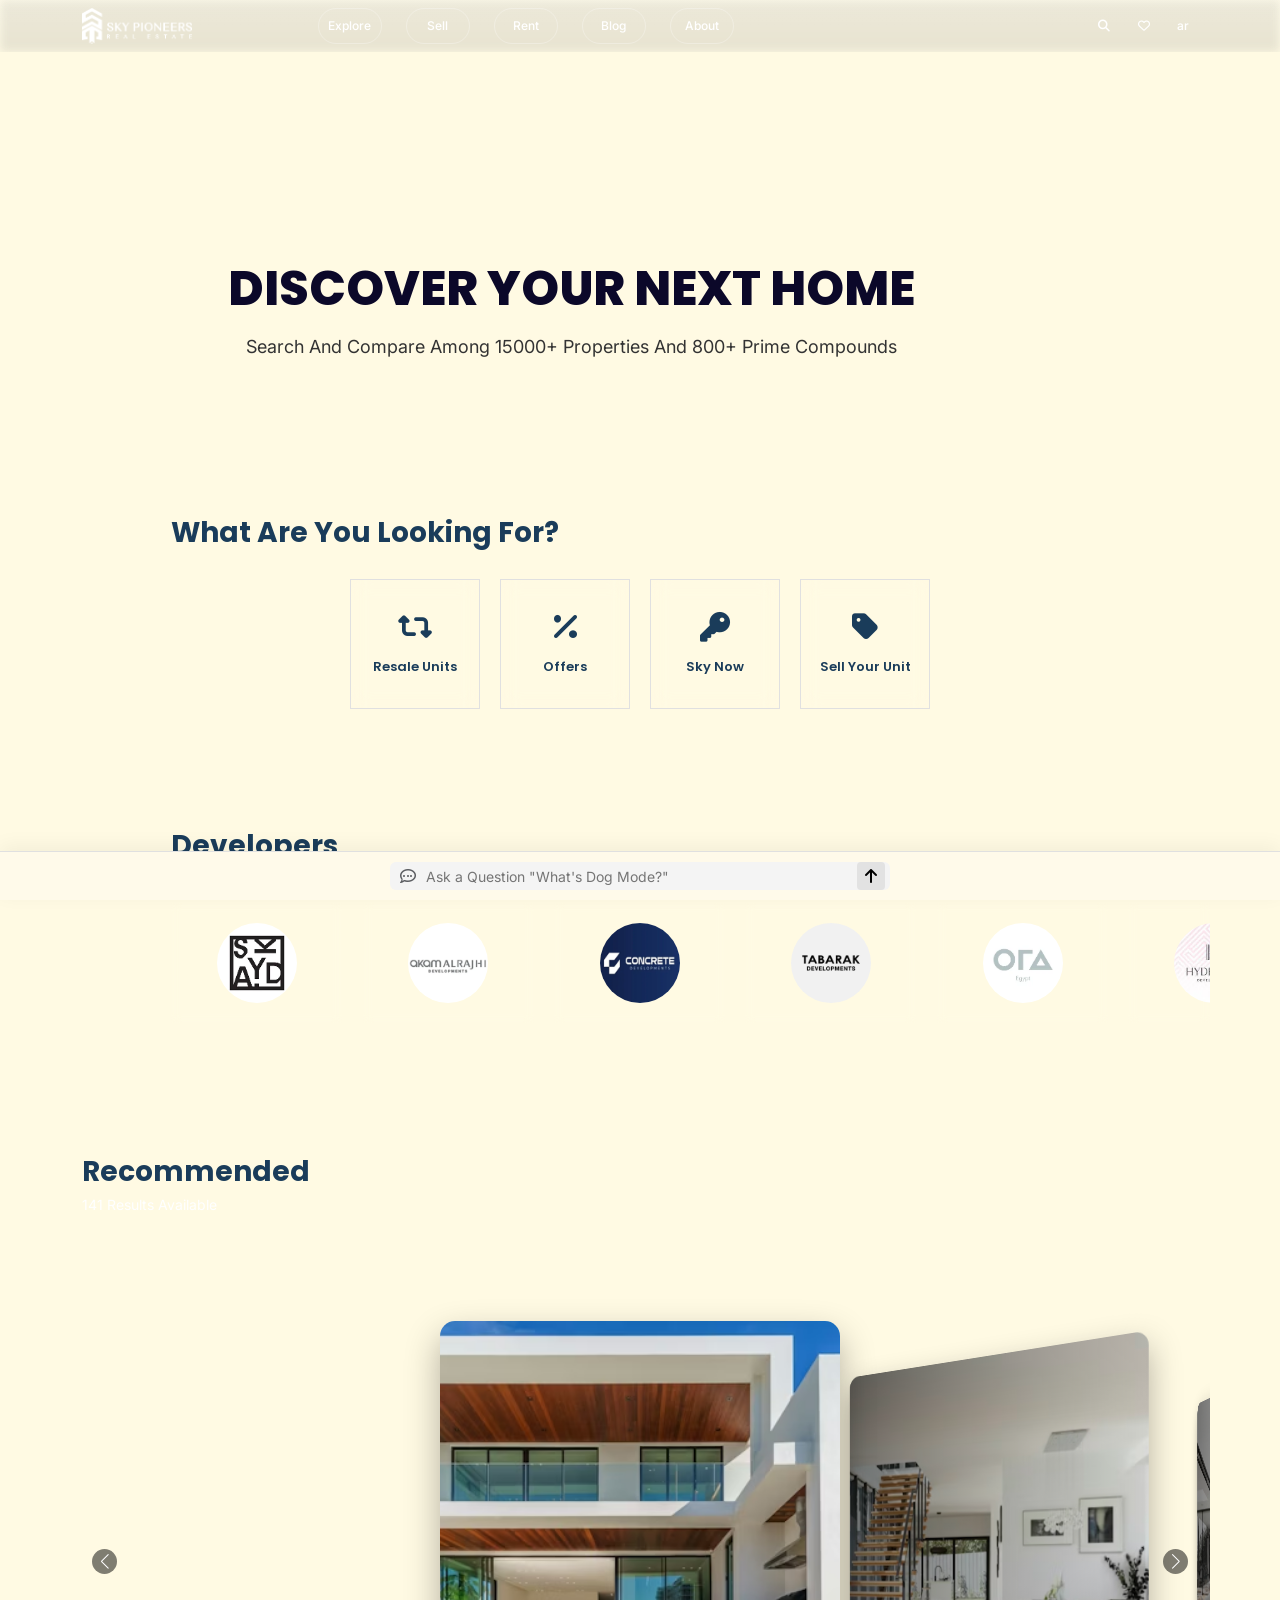
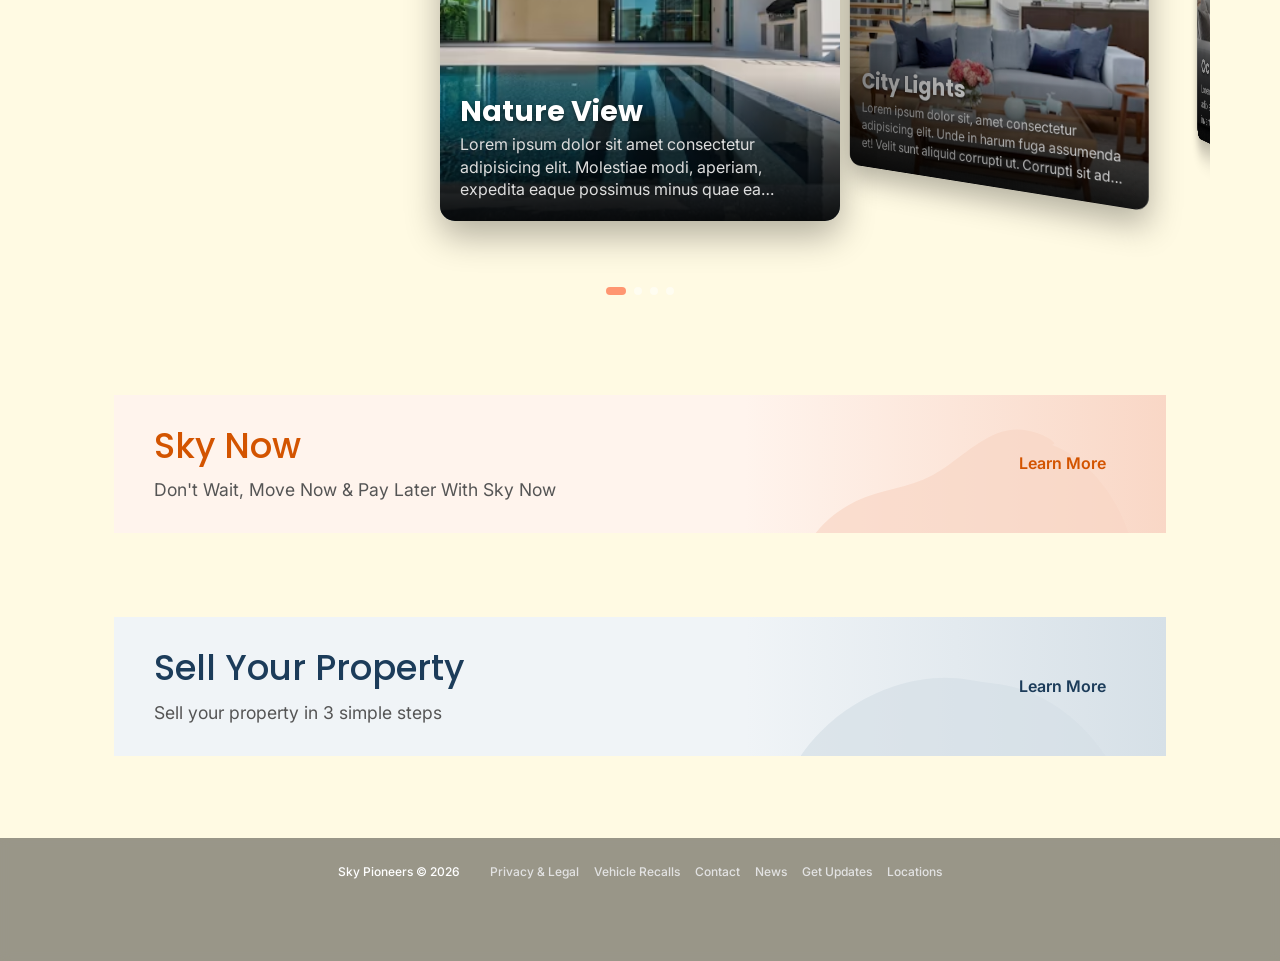
==== index.html @ 78dc3995 "Add files via upload" ====
<!doctype html>
<html lang="en">
  <head>
    <meta charset="UTF-8" />
    <meta name="viewport" content="width=device-width, initial-scale=1.0" />
    <title>Sky Pioneers Real Estate</title>
    <link rel="icon" type="image/x-icon" href="imgs/title-logo.png" />

    <link
      href="https://fonts.googleapis.com/css2?family=Inter:wght@400;500;600;700;800&family=Poppins:wght@400;500;600;700&display=swap"
      rel="stylesheet"
    />

    <link
      rel="stylesheet"
      href="https://cdnjs.cloudflare.com/ajax/libs/font-awesome/6.4.0/css/all.min.css"
    />

    <link
      rel="stylesheet"
      href="https://cdn.jsdelivr.net/npm/swiper@11/swiper-bundle.min.css"
    />
    <link
      href="https://cdn.jsdelivr.net/npm/bootstrap@5.3.8/dist/css/bootstrap.min.css"
      rel="stylesheet"
      integrity="sha384-sRIl4kxILFvY47J16cr9ZwB07vP4J8+LH7qKQnuqkuIAvNWLzeN8tE5YBujZqJLB"
      crossorigin="anonymous"
    />

    <link rel="stylesheet" href="css/style.css" />
  </head>
  <body>
    <!-- <nav class="navbar navbar-expand-lg fixed-top">
      <div class="container nav-content">
        <a class="brand-text d-lg-none" href="index.html">
          <img class="nav_logo" src="imgs/logo.png" alt="Logo" />
        </a>

        <button
          class="navbar-toggler border-0 text-white"
          type="button"
          data-bs-toggle="collapse"
          data-bs-target="#mainMenu"
        >
          <i class="fas fa-bars"></i>
        </button>

        <div class="collapse navbar-collapse mt-5 mt-lg-0" id="mainMenu">
          <a class="brand-text d-none d-lg-block" href="index.html">
            <img class="nav_logo" src="imgs/logo.png" alt="Logo" />
          </a>

          <ul class="navbar-nav">
            <li class="nav-item tesla-item">
              <a class="nav-link mx-2" href="explore.html">Explore</a>
              <div class="tesla-dropdown">
                <div class="container">
                  <div class="row">
                    <div class="col-lg-3 col-md-6 mb-3">
                      <h5>New Launches</h5>
                      <ul class="tesla-list">
                        <li><a href="#">Sky City Towers</a></li>
                        <li><a href="#">Ocean View Villas</a></li>
                        <li><a href="#">Green Valley</a></li>
                      </ul>
                    </div>
                    <div class="col-lg-3 col-md-6 mb-3">
                      <h5>Top Areas</h5>
                      <ul class="tesla-list">
                        <li><a href="#">New Cairo</a></li>
                        <li><a href="#">New Capital</a></li>
                        <li><a href="#">North Coast</a></li>
                        <li><a href="#">Sheikh Zayed</a></li>
                      </ul>
                    </div>
                    <div class="col-lg-3 col-md-6 mb-3">
                      <h5>Property Type</h5>
                      <ul class="tesla-list">
                        <li><a href="#">Villas</a></li>
                        <li><a href="#">Apartments</a></li>
                        <li><a href="#">Twin House</a></li>
                        <li><a href="#">Chalets</a></li>
                      </ul>
                    </div>
                    <div class="col-lg-3 col-md-6 mb-3">
                      <div class="menu-promo">
                        <img
                          src="https://images.unsplash.com/photo-1600596542815-2a429b08e6b9?q=80&w=400&auto=format&fit=crop"
                          alt="Promo"
                        />
                        <span>Hot Offer: Zero Down Payment</span>
                      </div>
                    </div>
                  </div>
                </div>
              </div>
            </li>
            <li class="nav-item"><a class="nav-link mx-2" href="#">Sell</a></li>
            <li class="nav-item"><a class="nav-link mx-2" href="#">Rent</a></li>
            <li class="nav-item">
              <a class="nav-link mx-2" href="blog.html">Blog</a>
            </li>
            <li class="nav-item">
              <a class="nav-link mx-2" href="#">About</a>
            </li>
          </ul>

          <div class="d-lg-none mt-4 text-center"></div>
        </div>

        <div class="navbar-icons d-none d-lg-flex">
          <a href="#" class="icon-btn"><i class="fas fa-search"></i></a>
          <a href="#" class="icon-btn"><i class="far fa-heart"></i></a>
          <a href="#" class="icon-btn">ar</a>
        </div>
      </div>
    </nav> -->

    <nav class="navbar navbar-expand-lg fixed-top">
      <div class="container nav-content">
        <a class="brand-text d-lg-none" href="index.html">
          <img class="nav_logo" src="imgs/logo.png" alt="Logo" />
        </a>

        <button
          class="navbar-toggler border-0 text-white"
          type="button"
          data-bs-toggle="collapse"
          data-bs-target="#mainMenu"
        >
          <i class="fas fa-bars"></i>
        </button>

        <div class="collapse navbar-collapse mt-3 mt-lg-0" id="mainMenu">
          <a class="brand-text d-none d-lg-block" href="index.html">
            <img class="nav_logo" src="imgs/logo.png" alt="Logo" />
          </a>
          <ul class="navbar-nav mx-auto">
            <li class="nav-item tesla-item">
              <a class="nav-link mx-2" href="explore.html"> Explore </a>
              <div class="tesla-dropdown">
                <div class="container">
                  <div class="row">
                    <div class="col-lg-3 col-md-6 mb-3">
                      <h5>New Launches</h5>
                      <ul class="tesla-list">
                        <li><a href="#">Sky City Towers</a></li>
                        <li><a href="#">Ocean View Villas</a></li>
                      </ul>
                    </div>
                    <div class="col-lg-3 col-md-6 mb-3">
                      <h5>Top Areas</h5>
                      <ul class="tesla-list">
                        <li><a href="#">New Cairo</a></li>
                        <li><a href="#">New Capital</a></li>
                      </ul>
                    </div>
                    <div class="col-lg-6 mb-3">
                      <div class="menu-promo">
                        <img
                          src="https://images.unsplash.com/photo-1600596542815-2a429b08e6b9?q=80&w=400&auto=format&fit=crop"
                          alt="Promo"
                        />
                        <span>Hot Offer: Zero Down Payment</span>
                      </div>
                    </div>
                  </div>
                </div>
              </div>
            </li>
            <li class="nav-item"><a class="nav-link mx-2" href="#">Sell</a></li>
            <li class="nav-item"><a class="nav-link mx-2" href="#">Rent</a></li>
            <li class="nav-item">
              <a class="nav-link mx-2" href="blog.html">Blog</a>
            </li>
            <li class="nav-item">
              <a class="nav-link mx-2" href="#">About</a>
            </li>
          </ul>

          <div class="d-lg-none mt-4 text-center pb-3">
            <a href="#" class="icon-btn d-inline-flex mx-2"
              ><i class="fas fa-search"></i
            ></a>
            <a href="#" class="icon-btn d-inline-flex mx-2"
              ><i class="far fa-heart"></i
            ></a>
            <a href="#" class="icon-btn d-inline-flex mx-2">ar</a>
          </div>
        </div>

        <div class="navbar-icons d-none d-lg-flex">
          <a href="#" class="icon-btn"><i class="fas fa-search"></i></a>
          <a href="#" class="icon-btn"><i class="far fa-heart"></i></a>
          <a href="#" class="icon-btn">ar</a>
        </div>
      </div>
    </nav>
    <!-- _____________________________________________________ -->

    <!-- <header class="navbar">
      <div class="logo">
        <a href="#">
          <img src="imgs/logo.png" style="width: 100px" alt="Logo" />
        </a>
      </div>
      <nav class="nav-links">
        <a href="#">Home</a>
        <a href="#">Search</a>
        <a href="#">Sky Now</a>
        <a href="#">Sell</a>
        <a href="#">Blog</a>
        <a href="#">About</a>
      </nav>
      <div class="nav-right">
        <i
          class="far fa-heart"
          style="font-size: 20px; color: var(--text-dark)"
        ></i>
        <span
          style="font-weight: 600; color: var(--text-dark); margin-left: 8px"
          >العربية</span
        >
      </div>
    </header> -->

    <div id="contain" class="container">
      <section class="hero-section">
        <div class="hero-bg-image" id="heroBg">
          <img src="imgs/landing.webp" alt="Real Estate Hero Image" />
        </div>
        <div class="overlay"></div>

        <div class="hero-content">
          <h1>Discover Your Next Home</h1>
          <p>
            Search And Compare Among 15000+ Properties And 800+ Prime Compounds
          </p>
        </div>

        <!-- <div class="search-container">
          <div class="search-tabs">
            <div class="tab active">Compounds</div>
            <div class="tab">Properties</div>
          </div>
          <div class="search-inputs-grid">
            <div class="search-row-top">
              <input
                type="text"
                placeholder="Area, Compound, Real Estate Developer"
              />
            </div>
            <div class="search-row-bottom">
              <div class="dropdown">
                Property Types <i class="fas fa-chevron-down"></i>
              </div>
              <div class="dropdown">
                Beds and Baths <i class="fas fa-chevron-down"></i>
              </div>
              <div class="dropdown">
                Price Range <i class="fas fa-chevron-down"></i>
              </div>
              <button class="btn-search">Search</button>
            </div>
          </div>
        </div> -->
      </section>

      <section class="services-section">
        <div class="section-header">
          <h2 class="section-title">What Are You Looking For?</h2>
        </div>

        <div class="services-grid">
          <a href="#" class="service-card"
            ><i class="fas fa-retweet service-icon"></i
            ><span class="service-text">Resale Units</span></a
          >
          <a href="#" class="service-card"
            ><i class="fas fa-percent service-icon"></i
            ><span class="service-text">Offers</span></a
          >
          <a href="#" class="service-card"
            ><i class="fas fa-key service-icon"></i
            ><span class="service-text">Sky Now</span></a
          >
          <a href="#" class="service-card"
            ><i class="fas fa-tag service-icon"></i
            ><span class="service-text">Sell Your Unit</span></a
          >
        </div>
      </section>

      <!-- <section class="new-launches-section">
      <div class="section-header">
        <h2 class="section-title">New Launches</h2>
        <a href="#" class="show-all"
          >Show All <i class="fas fa-chevron-right" style="font-size: 12px"></i
        ></a>
      </div>

      <div class="swiper launchesSwiper">
        <div class="swiper-wrapper">
          <div class="swiper-slide launch-card">
            <a href="#" class="card-link">
              <div class="image-holder">
                <img src="imgs/1.webp" alt="Project 1" />
              </div>
            </a>
          </div>
          <div class="swiper-slide launch-card">
            <a href="#" class="card-link">
              <div class="image-holder">
                <img
                  src="imgs/2.webp"
                  alt="Project 2"
                  style="background: white; object-fit: contain; padding: 20px"
                />
              </div>
            </a>
          </div>
          <div class="swiper-slide launch-card">
            <a href="#" class="card-link">
              <div class="image-holder">
                <img src="imgs/3.webp" alt="Project 3" />
              </div>
            </a>
          </div>
          <div class="swiper-slide launch-card">
            <a href="#" class="card-link">
              <div class="image-holder">
                <img src="imgs/4.webp" alt="Project 4" />
              </div>
            </a>
          </div>
          <div class="swiper-slide launch-card">
            <a href="#" class="card-link">
              <div class="image-holder">
                <img src="imgs/5.webp" alt="Project 4" />
              </div>
            </a>
          </div>
        </div>
        <div class="swiper-button-next custom-nav-btn"></div>
        <div class="swiper-button-prev custom-nav-btn"></div>
      </div>
    </section> -->

      <!-- <section class="top-areas-section">
        <div class="section-header">
          <div>
            <h2 class="section-title">Top Areas</h2>
            <p style="color: #fff; font-size: 14px; margin-top: 5px">
              43 Results Available
            </p>
          </div>
        </div>

        <div class="areas-grid">
          <a href="#" class="area-card"
            ><div class="circle-image">
              <img
                src="https://images.unsplash.com/photo-1574950578143-858c6fc58922?q=80&w=400&auto=format&fit=crop"
                alt="New Cairo"
              />
            </div>
            <h3>New Cairo</h3></a
          >
          <a href="#" class="area-card"
            ><div class="circle-image">
              <img
                src="https://images.unsplash.com/photo-1564013799919-ab600027ffc6?q=80&w=400&auto=format&fit=crop"
                alt="6th of October"
              />
            </div>
            <h3>6th of October City</h3></a
          >
          <a href="#" class="area-card"
            ><div class="circle-image">
              <img
                src="https://images.unsplash.com/photo-1542361345-89e58247f2d5?q=80&w=400&auto=format&fit=crop"
                alt="New Capital"
              />
            </div>
            <h3>New Capital City</h3></a
          >
          <a href="#" class="area-card"
            ><div class="circle-image">
              <img
                src="https://images.unsplash.com/photo-1448630360428-65456885c650?q=80&w=400&auto=format&fit=crop"
                alt="Mostakbal"
              />
            </div>
            <h3>Mostakbal City</h3></a
          >
          <a href="#" class="area-card"
            ><div class="circle-image">
              <img
                src="https://images.unsplash.com/photo-1566073771259-6a8506099945?q=80&w=400&auto=format&fit=crop"
                alt="Ain Sokhna"
              />
            </div>
            <h3>Ain Sokhna</h3></a
          >
          <a href="#" class="area-card"
            ><div class="circle-image">
              <img
                src="https://images.unsplash.com/photo-1507525428034-b723cf961d3e?q=80&w=400&auto=format&fit=crop"
                alt="North Coast"
              />
            </div>
            <h3>North Coast-Sahel</h3></a
          >
          <a href="#" class="area-card"
            ><div class="circle-image">
              <img
                src="https://images.unsplash.com/photo-1582719508461-905c673771fd?q=80&w=400&auto=format&fit=crop"
                alt="El Gouna"
              />
            </div>
            <h3>El Gouna</h3></a
          >
          <a href="#" class="area-card"
            ><div class="circle-image">
              <img
                src="https://images.unsplash.com/photo-1512917774080-9991f1c4c750?q=80&w=400&auto=format&fit=crop"
                alt="New Heliopolis"
              />
            </div>
            <h3>New Heliopolis</h3></a
          >
        </div>
      </section> -->

      <section class="developers-section">
        <div class="section-header">
          <div>
            <h2 class="section-title">Developers</h2>
          </div>
        </div>

        <div class="swiper developersSwiper">
          <div class="swiper-wrapper">
            <div class="swiper-slide dev-card">
              <div class="dev-img-holder">
                <img src="imgs/11.webp" alt="Developer Name" />
              </div>
            </div>

            <div class="swiper-slide dev-card">
              <div class="dev-img-holder">
                <img src="imgs/12.webp" alt="Developer Name" />
              </div>
            </div>

            <div class="swiper-slide dev-card">
              <div class="dev-img-holder">
                <img src="imgs/13.webp" alt="Developer Name" />
              </div>
            </div>

            <div class="swiper-slide dev-card">
              <div class="dev-img-holder">
                <img src="imgs/14.webp" alt="Developer Name" />
              </div>
            </div>

            <div class="swiper-slide dev-card">
              <div class="dev-img-holder">
                <img src="imgs/15.webp" alt="Developer Name" />
              </div>
            </div>

            <div class="swiper-slide dev-card">
              <div class="dev-img-holder">
                <img src="imgs/16.webp" alt="Developer Name" />
              </div>
            </div>
            <div class="swiper-slide dev-card">
              <div class="dev-img-holder">
                <img src="imgs/17.webp" alt="Developer Name" />
              </div>
            </div>
            <div class="swiper-slide dev-card">
              <div class="dev-img-holder">
                <img src="imgs/18.webp" alt="Developer Name" />
              </div>
            </div>
          </div>
        </div>
      </section>

      <section class="top-compounds-section">
        <div class="section-header">
          <div>
            <h2 class="section-title">Recommended</h2>
            <p style="color: #fff; font-size: 14px; margin-top: 5px">
              141 Results Available
            </p>
          </div>
          <div class="nav-buttons">
            <div class="swiper-button-prev custom-nav-btn"></div>
            <div class="swiper-button-next custom-nav-btn"></div>
          </div>
        </div>

        <!-- <div class="swiper compoundsSwiper">
          <div class="swiper-wrapper">
            <div class="swiper-slide compound-card">
              <a href="#" class="compound-link">
                <div class="img-wrapper">
                  <img
                    src="https://images.unsplash.com/photo-1613490493576-7fde63acd811?q=80&w=600&auto=format&fit=crop"
                    alt="Jirian"
                  />
                </div>
                <div class="compound-overlay">
                  <h3>Jirian - Nations of Sky</h3>
                  <p>9 Properties</p>
                </div>
              </a>
            </div>

            <div class="swiper-slide compound-card">
              <a href="#" class="compound-link">
                <div class="img-wrapper">
                  <img
                    src="https://images.unsplash.com/photo-1600566753086-00f18fb6b3ea?q=80&w=600&auto=format&fit=crop"
                    alt="Tierra"
                  />
                </div>
                <div class="compound-overlay">
                  <h3>Tierra</h3>
                  <p>9 Properties</p>
                </div>
              </a>
            </div>

            <div class="swiper-slide compound-card">
              <a href="#" class="compound-link">
                <div class="img-wrapper">
                  <img
                    src="https://images.unsplash.com/photo-1600607687939-ce8a6c25118c?q=80&w=600&auto=format&fit=crop"
                    alt="Solana"
                  />
                </div>
                <div class="compound-overlay">
                  <h3>Solana East</h3>
                  <p>39 Properties</p>
                </div>
              </a>
            </div>

            <div class="swiper-slide compound-card">
              <a href="#" class="compound-link">
                <div class="img-wrapper">
                  <img
                    src="https://images.unsplash.com/photo-1600566753086-00f18fb6b3ea?q=80&w=600&auto=format&fit=crop"
                    alt="Telal"
                  />
                </div>
                <div class="compound-overlay">
                  <h3>Telal East</h3>
                  <p>63 Properties</p>
                </div>
              </a>
            </div>

            <div class="swiper-slide compound-card">
              <a href="#" class="compound-link">
                <div class="img-wrapper">
                  <img
                    src="https://images.unsplash.com/photo-1605146769289-440113cc3d00?q=80&w=600&auto=format&fit=crop"
                    alt="El Patio"
                  />
                </div>
                <div class="compound-overlay">
                  <h3>El Patio Riva</h3>
                  <p>12 Properties</p>
                </div>
              </a>
            </div>

            <div class="swiper-slide compound-card">
              <a href="#" class="compound-link">
                <div class="img-wrapper">
                  <img
                    src="https://images.unsplash.com/photo-1512917774080-9991f1c4c750?q=80&w=600&auto=format&fit=crop"
                    alt="ZED"
                  />
                </div>
                <div class="compound-overlay">
                  <h3>ZED</h3>
                  <p>214 Properties</p>
                </div>
              </a>
            </div>

            <div class="swiper-slide compound-card">
              <a href="#" class="compound-link">
                <div class="img-wrapper">
                  <img
                    src="https://images.unsplash.com/photo-1512917774080-9991f1c4c750?q=80&w=600&auto=format&fit=crop"
                    alt="ZED"
                  />
                </div>
                <div class="compound-overlay">
                  <h3>ZED</h3>
                  <p>214 Properties</p>
                </div>
              </a>
            </div>
            <div class="swiper-slide compound-card">
              <a href="#" class="compound-link">
                <div class="img-wrapper">
                  <img
                    src="https://images.unsplash.com/photo-1512917774080-9991f1c4c750?q=80&w=600&auto=format&fit=crop"
                    alt="ZED"
                  />
                </div>
                <div class="compound-overlay">
                  <h3>ZED</h3>
                  <p>214 Properties</p>
                </div>
              </a>
            </div>
            <div class="swiper-slide compound-card">
              <a href="#" class="compound-link">
                <div class="img-wrapper">
                  <img
                    src="https://images.unsplash.com/photo-1512917774080-9991f1c4c750?q=80&w=600&auto=format&fit=crop"
                    alt="ZED"
                  />
                </div>
                <div class="compound-overlay">
                  <h3>ZED</h3>
                  <p>214 Properties</p>
                </div>
              </a>
            </div>
          </div>
        </div> -->
        <div class="swiper-container compoundsSwiper">
          <!-- <div class="parallax-bg"></div> -->
          <div class="swiper-wrapper">
            <div
              class="swiper-slide"
              style="background-image: url(imgs/111.avif)"
            >
              <div class="content">
                <h1>Nature View</h1>
                <p>
                  Lorem ipsum dolor sit amet consectetur adipisicing elit.
                  Molestiae modi, aperiam, expedita eaque possimus minus quae ea
                  quibusdam vitae quisquam omnis veritatis. Voluptates, ipsam
                  expedita impedit repudiandae officiis suscipit fugit!
                </p>
              </div>
            </div>
            <div
              class="swiper-slide"
              style="background-image: url(imgs/112.avif)"
            >
              <div class="content">
                <h1>City Lights</h1>
                <p>
                  Lorem ipsum dolor sit, amet consectetur adipisicing elit. Unde
                  in harum fuga assumenda et! Velit sunt aliquid corrupti ut.
                  Corrupti sit ad repellendus, adipisci culpa voluptatem amet
                  temporibus neque repellat.
                </p>
              </div>
            </div>
            <div
              class="swiper-slide"
              style="background-image: url(imgs/113.avif)"
            >
              <div class="content">
                <h1>Ocean Blue</h1>
                <p>
                  Lorem ipsum dolor sit amet, consectetur adipisicing elit.
                  Exercitationem ut veniam inventore, numquam a odit reiciendis
                  consectetur voluptatibus dolorem at impedit nostrum! Aliquam
                  libero fugit, rerum architecto veniam amet explicabo!
                </p>
              </div>
            </div>
            <div
              class="swiper-slide"
              style="background-image: url(imgs/114.avif)"
            >
              <div class="content">
                <h1>Adventure</h1>
                <p>
                  Lorem, ipsum dolor sit amet consectetur adipisicing elit.
                  Doloribus ab quis molestias sit veniam repellendus quia
                  eveniet quaerat quos dicta. Officiis doloremque numquam ipsa
                  vitae voluptate, vero cum commodi provident!
                </p>
              </div>
            </div>
          </div>

          <div class="swiper-pagination"></div>

          <button class="swiper-button-next"></button>
          <button class="swiper-button-prev"></button>
        </div>
      </section>

      <div class="banners-container">
        <div class="promo-banner nawy-now-banner">
          <div class="bg-shape"></div>
          <div class="banner-content">
            <h2>Sky Now</h2>
            <p>Don't Wait, Move Now & Pay Later With Sky Now</p>
          </div>
          <a href="#" class="learn-more-btn">Learn More</a>
        </div>

        <div class="promo-banner sell-property-banner">
          <div class="bg-shape"></div>
          <div class="banner-content">
            <h2>Sell Your Property</h2>
            <p>Sell your property in 3 simple steps</p>
          </div>
          <a href="#" class="learn-more-btn">Learn More</a>
        </div>
      </div>

      <!-- <section class="recommended-section">
        <div class="section-header">
          <h2 class="section-title">Recommended</h2>
        </div>

        <div class="recommended-grid">
          <div class="prop-card">
            <div class="prop-img-wrapper">
              <img
                src="https://images.unsplash.com/photo-1600607687939-ce8a6c25118c?q=80&w=800&auto=format&fit=crop"
                alt="Property"
              />

              <div class="top-actions">
                <div class="action-btn home-btn">
                  <i class="fas fa-home"></i>
                  <span class="tooltip">Start Compare</span>
                </div>
                <div class="action-btn"><i class="fas fa-share"></i></div>
                <div class="action-btn"><i class="far fa-heart"></i></div>
              </div>

              <div class="delivery-badge">
                <span>Delivery In</span>
                <strong>2030</strong>
              </div>
            </div>

            <div class="prop-content">
              <div class="developer-info">
                <img
                  src="https://ui-avatars.com/api/?name=Sodic&background=000&color=fff&rounded=true"
                  alt="Dev Logo"
                />
                <div class="dev-text">
                  <span class="location">Mostakbal City, Egypt</span>
                  <h3 class="prop-title">Apartment - East Vale</h3>
                </div>
              </div>

              <div class="prop-specs">
                <div class="spec-item"><i class="fas fa-bed"></i> 2 Beds</div>
                <div class="spec-item"><i class="fas fa-bath"></i> 3 Baths</div>
                <div class="spec-item">
                  <i class="far fa-square"></i> 129 m²
                </div>
              </div>

              <div class="payment-plan">118,293 Monthly / 9 Years</div>

              <div class="prop-footer">
                <div class="price">13,448,000 EGP</div>
                <div class="contact-btns">
                  <a href="#" class="call-btn">
                    <i class="fa-solid fa-phone"></i>
                  </a>
                  <a href="#" class="whatsapp-btn">
                    <i
                      class="fa-brands fa-whatsapp"
                      style="font-size: 25px"
                    ></i>
                  </a>
                </div>
              </div>
            </div>
          </div>

          <div class="prop-card">
            <div class="prop-img-wrapper">
              <img
                src="https://images.unsplash.com/photo-1600607687939-ce8a6c25118c?q=80&w=800&auto=format&fit=crop"
                alt="Property"
              />
              <div class="top-actions">
                <div class="action-btn"><i class="fas fa-home"></i></div>
                <div class="action-btn"><i class="fas fa-share"></i></div>
                <div class="action-btn"><i class="far fa-heart"></i></div>
              </div>
              <div class="delivery-badge">
                <span>Delivery In</span>
                <strong>2030</strong>
              </div>
            </div>
            <div class="prop-content">
              <div class="developer-info">
                <img
                  src="https://ui-avatars.com/api/?name=Sodic&background=000&color=fff&rounded=true"
                  alt="Dev Logo"
                />
                <div class="dev-text">
                  <span class="location">Mostakbal City, Egypt</span>
                  <h3 class="prop-title">Apartment - East Vale</h3>
                </div>
              </div>
              <div class="prop-specs">
                <div class="spec-item"><i class="fas fa-bed"></i> 3 Beds</div>
                <div class="spec-item"><i class="fas fa-bath"></i> 3 Baths</div>
                <div class="spec-item">
                  <i class="far fa-square"></i> 176 m²
                </div>
              </div>
              <div class="payment-plan">158,342 Monthly / 9 Years</div>
              <div class="prop-footer">
                <div class="price">18,001,000 EGP</div>
                <div class="contact-btns">
                  <a href="#" class="call-btn">
                    <i class="fa-solid fa-phone"></i>
                  </a>
                  <a href="#" class="whatsapp-btn">
                    <i
                      class="fa-brands fa-whatsapp"
                      style="font-size: 25px"
                    ></i>
                  </a>
                </div>
              </div>
            </div>
          </div>
        </div>
      </section> -->

      <!-- <section class="expert-advice-section">
        <div class="contact-card">
          <div class="card-header">
            <div class="icon-wrapper">
              <i class="fas fa-phone-alt phone-icon"></i>
              <i class="far fa-envelope mail-icon"></i>
            </div>
            <h2>Need Expert Advice?</h2>
            <p>
              Fill out the form and one of our property consultants will contact
              you.
            </p>
          </div>

          <form class="expert-form">
            <div class="form-group">
              <label>Name <span class="required">*</span></label>
              <input type="text" placeholder="Your Name" required />
            </div>

            <div class="form-group">
              <label>Location <span class="required">*</span></label>
              <div class="custom-select-wrapper">
                <select required>
                  <option value="" disabled selected>Preferred Location</option>
                  <option value="new-cairo">New Cairo</option>
                  <option value="october">6th of October</option>
                  <option value="capital">New Capital</option>
                  <option value="north-coast">North Coast</option>
                </select>
                <i class="fas fa-chevron-down select-arrow"></i>
              </div>
            </div>

            <div class="form-group">
              <label>Phone <span class="required">*</span></label>
              <div class="phone-input-group">
                <div class="flag-box">
                  <img
                    src="https://upload.wikimedia.org/wikipedia/commons/f/fe/Flag_of_Egypt.svg"
                    alt="Egypt Flag"
                  />
                  <i class="fas fa-chevron-down"></i>
                </div>
                <input type="tel" placeholder="Phone Number" required />
              </div>
            </div>

            <div class="form-group">
              <label>Message</label>
              <textarea placeholder="Your message" rows="3"></textarea>
            </div>

            <button type="submit" class="submit-btn">Submit</button>
          </form>
        </div>
      </section> -->
    </div>
    <!-- <footer class="nawy-footer">
      <div class="footer-top">
        <div class="footer-grid">
          <div class="footer-col">
            <h3>Areas</h3>
            <ul>
              <li><a href="#">New Cairo</a></li>
              <li><a href="#">New Capital City</a></li>
              <li><a href="#">6th of October City</a></li>
              <li><a href="#">Ras El Hekma</a></li>
              <li><a href="#">Mostakbal City</a></li>
              <li><a href="#">Ain Sokhna</a></li>
              <li><a href="#">El Sheikh Zayed</a></li>
              <li><a href="#">New Zayed</a></li>
              <li><a href="#">Al Alamein</a></li>
              <li><a href="#">Sidi Abdel Rahman</a></li>
            </ul>
          </div>

          <div class="footer-col">
            <h3>Compounds</h3>
            <ul>
              <li><a href="#">Vida Marassi Marina</a></li>
              <li><a href="#">Linwood</a></li>
              <li><a href="#">Lavida 9</a></li>
              <li><a href="#">Lavida</a></li>
              <li><a href="#">Rock White</a></li>
              <li><a href="#">New Kairo</a></li>
              <li><a href="#">SODIC East</a></li>
              <li><a href="#">Hazel - Sodic East</a></li>
              <li><a href="#">Rivette - Amwaj</a></li>
              <li><a href="#">Infinity Tower</a></li>
            </ul>
          </div>

          <div class="footer-col">
            <h3>Developers</h3>
            <ul>
              <li><a href="#">Madinet Masr</a></li>
              <li><a href="#">Redcon for Offices and Commercial Centers</a></li>
              <li><a href="#">Taj Misr Developments</a></li>
              <li><a href="#">El Attal Holding</a></li>
              <li><a href="#">Roya Developments</a></li>
              <li><a href="#">Housing and Development Properties HDP</a></li>
              <li><a href="#">Starlight Developments</a></li>
              <li><a href="#">Al Marasem Development</a></li>
              <li><a href="#">Marakez</a></li>
              <li><a href="#">Orascom Development Egypt</a></li>
            </ul>
          </div>

          <div class="footer-col">
            <h3>Top Searches</h3>
            <ul>
              <li>
                <a href="#">14527 Green 5 Sheikh Zayed Apartment 4 ...</a>
              </li>
              <li>
                <a href="#">16177 Zizinia New Cairo Villa 9 Bedrooms F...</a>
              </li>
              <li><a href="#">23564 Town House For Sale In Katameya ...</a></li>
              <li>
                <a href="#">39193 Villa For Sale In Marina 2 North Coast</a>
              </li>
              <li><a href="#">53850 Villa For Sale In Marseilia Beach 3</a></li>
              <li>
                <a href="#">55349 Apartment For Sale In Neopolis Mos...</a>
              </li>
              <li><a href="#">62215 Apartment For Sale In Diar LI</a></li>
              <li>
                <a href="#">62438 Office For Sale In The Gray In New C...</a>
              </li>
              <li><a href="#">64956 Villa For Sale In The Wonder Marq</a></li>
            </ul>
          </div>
        </div>
      </div>

      <div class="footer-middle">
        <div class="brand-social-wrapper">
          <img src="imgs/logo.png" alt="Nawy Logo" class="footer-logo" />
          <p class="brand-desc">Real Estate Company</p>

          <div class="social-icons">
            <a href="#"><i class="fab fa-facebook-f"></i></a>
            <a href="#"><i class="fab fa-linkedin-in"></i></a>
            <a href="#"><i class="fab fa-youtube"></i></a>
            <a href="#"><i class="fab fa-instagram"></i></a>
            <a href="#"><i class="fab fa-twitter"></i></a>
          </div>
        </div>
      </div>

      <div class="footer-bottom">
        <div class="footer-bottom-links">
          <a href="#">Home</a>
          <a href="#">Search</a>
          <a href="#">Blog</a>
          <a href="#">About</a>
          <a href="#">Contact</a>
          <a href="#">Terms of use</a>
          <a href="#">Privacy Policy</a>
          <a href="#">How It Works</a>
          <a href="#">Launches</a>
          <a href="#">Sky Now</a>
        </div>
      </div>
    </footer> -->

    <!-- <footer class="footer mt-5">
      <div class="footer-overlay"></div>

      <div class="container">
        <div class="footer-row">
          <div class="footer-col brand-col">
            <a class="brand-text" href="#">
              <img class="logo mb-3" src="imgs/logo.png" alt="" />
            </a>
            <p class="tagline">
              Boldly expanding unlimited potential to conquer the world of real
              estate brokerage.
            </p>

            <h4 class="contact-header">CONTACT US</h4>
            <div class="contact-icons">
              <a href="#"><i class="fa-solid fa-location-dot"></i></a>
              <a href="#"><i class="fa-solid fa-phone"></i></a>
              <a href="#"><i class="fa-solid fa-envelope"></i></a>
              <a href="#"><i class="fa-solid fa-globe"></i></a>
            </div>
          </div>

          <div class="footer-col">
            <h3>USEFUL LINKS</h3>
            <ul>
              <li><a href="#">Explore</a></li>
              <li><a href="blog.html">Blog</a></li>
              <li><a href="#">Contact</a></li>
            </ul>
          </div>

          <div class="footer-col">
            <h3>FEATURE</h3>
            <ul>
              <li><a href="#">Units</a></li>
              <li><a href="#">Locations</a></li>
              <li><a href="#">Developers</a></li>
              <li><a href="#">Projects</a></li>
            </ul>
          </div>

          <div class="footer-col">
            <h3>SOCIAL</h3>
            <ul>
              <li><a href="#">Facebook</a></li>
              <li><a href="#">Instagram</a></li>
              <li><a href="#">Tiktok</a></li>
              <li><a href="#">Linkedin</a></li>
              <li><a href="#">Snapchat</a></li>
            </ul>
          </div>
        </div>
      </div>

      <div class="footer-bottom">
        <div class="container bottom-row">
          <p>Copyright 2025, All Right Reserved Sky Pioneers</p>
          <div class="bottom-links">
            <a href="#">Home</a>
            <a href="#">Explore</a>
            <a href="#">Contact</a>
          </div>
        </div>
        <a href="#" class="scroll-top"><i class="fa-solid fa-arrow-up"></i></a>
      </div>
    </footer> -->

    <footer class="tesla-footer">
      <div class="container">
        <ul class="tesla-footer-links">
          <li class="copyright">Sky Pioneers © 2026</li>
          <li><a href="#">Privacy & Legal</a></li>
          <li><a href="#">Vehicle Recalls</a></li>
          <li><a href="#">Contact</a></li>
          <li><a href="#">News</a></li>
          <li><a href="#">Get Updates</a></li>
          <li><a href="#">Locations</a></li>
        </ul>
      </div>
    </footer>

    <div class="tesla-bottom-bar">
      <div class="tesla-chat-input">
        <i class="fa-regular fa-comment-dots chat-icon"></i>
        <input
          type="text"
          placeholder='Ask a Question "What&apos;s Dog Mode?"'
        />
        <button class="send-btn"><i class="fa-solid fa-arrow-up"></i></button>
      </div>

      <!-- <a href="#" class="tesla-schedule-btn">
        <i class="fa-solid fa-car"></i>
        <span>Schedule a Drive Today</span>
      </a> -->
    </div>

    <div class="tesla-overlay"></div>

    <script
      src="https://cdn.jsdelivr.net/npm/bootstrap@5.3.8/dist/js/bootstrap.bundle.min.js"
      integrity="sha384-FKyoEForCGlyvwx9Hj09JcYn3nv7wiPVlz7YYwJrWVcXK/BmnVDxM+D2scQbITxI"
      crossorigin="anonymous"
    ></script>

    <script src="https://cdn.jsdelivr.net/npm/swiper@11/swiper-bundle.min.js"></script>
    <script>
      // 1. Apple Scroll Zoom Logic (المعدل)
      const heroBg = document.getElementById("heroBg");
      const heroSection = document.querySelector(".hero-section");

      window.addEventListener("scroll", () => {
        const scrollPosition = window.scrollY;
        const heroHeight = heroSection.offsetHeight;

        // تنفيذ الزووم فقط طالما الهيرو سيكشن ظاهر
        if (scrollPosition <= heroHeight) {
          // الرقم 1500 يتحكم في سرعة الزووم، كل ما زاد الرقم بقى الزووم أبطأ
          const scaleValue = 1 + scrollPosition / 1500;

          // تطبيق الزووم على ديف الصورة
          heroBg.style.transform = `scale(${scaleValue})`;
        }
      });

      // 2. Swiper Initialization
      var launchesSwiper = new Swiper(".launchesSwiper", {
        slidesPerView: 1,
        spaceBetween: 20,
        speed: 800,
        navigation: {
          nextEl: ".swiper-button-next",
          prevEl: ".swiper-button-prev",
        },
        breakpoints: {
          640: { slidesPerView: 2 },
          1024: { slidesPerView: 3, spaceBetween: 30 },
        },
      });

      // 3. Scroll Reveal Animation
      document.addEventListener("DOMContentLoaded", function () {
        const revealElements = document.querySelectorAll(
          ".service-card, .area-card",
        );

        const observer = new IntersectionObserver(
          (entries) => {
            entries.forEach((entry) => {
              if (entry.isIntersecting) {
                entry.target.classList.add("reveal");
                const allSiblings = Array.from(
                  entry.target.parentNode.children,
                );
                const index = allSiblings.indexOf(entry.target);
                entry.target.style.transitionDelay = `${index * 100}ms`;
                observer.unobserve(entry.target);
              }
            });
          },
          { threshold: 0.15 },
        );

        revealElements.forEach((el) => observer.observe(el));
      });
    </script>
    <script src="js/main.js"></script>
  </body>
</html>
---- css/style.css ----
/* --- إعدادات عامة ومتغيرات --- */
:root {
  --primary-blue: #00a8ff; /* جعلنا الأزرق أفتح ليظهر على الخلفية الداكنة */
  --icon-color: #ffffff; /* الأيقونات بيضاء */
  --text-main: #ffffff; /* النص الأساسي أبيض */
  --text-sub: #dddddd; /* النص الفرعي رمادي فاتح */
  --text-dark: #1a3c5a;
  --radius: 16px;
  --text-gray: #666;
}

* {
  margin: 0;
  padding: 0;
  box-sizing: border-box;
}

body {
  /* صورة الخلفية للموقع بالكامل */
  background-color: #fffae3;
  font-family: "Inter", sans-serif;
  color: var(--text-main); /* توحيد لون النص للأبيض */

  display: flex;
  flex-direction: column;
  min-height: 100vh; /* يضمن إن الصفحة واخدة طول الشاشة 100% */
  overflow-x: hidden;
}

/* طبقة تعتيم داكنة فوق الصورة لقراءة النصوص بوضوح */
body::before {
  content: "";
  position: fixed;
  top: 0;
  left: 0;
  width: 100%;
  height: 100%;
  z-index: -1;
}

h1,
h2,
h3,
.service-text {
  font-family: "Poppins", sans-serif;
}

/* =========================================
         1. Navbar (شفاف تماماً)
       ========================================= */

.navbar {
  height: 52px;
  padding-bottom: 0;
  flex-direction: column;
  z-index: 1000;
  /* الخلفية الزجاجية */
  background: linear-gradient(
    180deg,
    rgba(255, 255, 255, 0.28),
    rgba(255, 255, 255, 0.08)
  );
  backdrop-filter: blur(5px) brightness(0.9);
  -webkit-backdrop-filter: blur(5px) brightness(0.9);
}

.nav-content {
  margin: auto 0;
  width: 100%;
  display: flex;
  gap: 230px;
  align-items: center;
  padding-bottom: 15px;
}

.brand-text {
  color: #fff;
  font-weight: 600;
  font-size: 1.1rem;
  letter-spacing: 1px;
  text-decoration: none;
  display: flex;
  align-items: center;
  gap: 10px;
}
.navbar .nav_logo {
  width: 110px;
}

@media (min-width: 996px) {
  .container-fluid {
    gap: 250px;
  }
}

.navbar-toggler .fa-bars {
  border: none;
  box-shadow: none;
  background: transparent;
  color: #fff;
  font-size: 20px;
}

.navbar-collapse {
  justify-content: space-between !important;
}

@media (max-width: 768px) {
  .navbar-expand-lg .navbar-collapse {
    gap: 1rem !important;
  }
}

.navbar-expand-lg .navbar-nav {
  display: flex;
  gap: 8px;
  font-weight: 500;
}

.navbar-nav .nav-link,
.navbar-nav .nav-link.active {
  color: #fff;
  width: 5vw;
  text-align: center;
  border: 1px solid #ffffff47;
  border-radius: 20px;
  font-size: 12px;
  transition: all 0.3s;
}

.nav-link:hover {
  background: radial-gradient(
    circle at 30% -35%,
    rgba(255, 255, 255, 0.9),
    rgba(255, 255, 255, 0.35) 25%,
    rgba(255, 255, 255, 0.08) 45%,
    rgba(255, 255, 255, 0.02) 65%
  );
  backdrop-filter: blur(10px);
  background-position: 20% 20%;
}

@media (max-width: 900px) {
  .navbar .nav_logo {
    position: relative;
    left: 25px;
  }
  .navbar-nav .nav-link,
  .navbar-nav .nav-link.active,
  .icon-btn {
    color: #3283c8;
  }
}

/* =========================================
   Tesla Full-Width Dropdown (FIXED & STYLED)
   ========================================= */

/* 1. ضبط العنصر الأب ليكون مرجعاً للجسر */
.tesla-item {
  height: 100%;
  display: flex;
  align-items: center;
  position: relative; /* مهم جداً */
}

/* 2. الجسر الشفاف (لمنع اختفاء القائمة) */
.tesla-item::after {
  content: "";
  position: absolute;
  top: 30px;
  left: 0;
  width: 100%;
  height: 40px;
  background: transparent;
  z-index: 1001;
}

/* 3. تنسيق القائمة */
.tesla-dropdown {
  position: fixed;
  top: 50px;
  left: 0;
  width: 100%;
  padding: 40px 0;

  /* الخلفية: مطابقة للنافبار تماماً */
  background: linear-gradient(
    180deg,
    rgba(255, 255, 255, 0.85),
    /* زدت الشفافية قليلاً هنا لتكون النصوص واضحة */ rgba(255, 255, 255, 0.6)
  );
  backdrop-filter: blur(15px) brightness(1.1);
  -webkit-backdrop-filter: blur(15px) brightness(1.1);
  border-bottom: 1px solid rgba(255, 255, 255, 0.3);
  box-shadow: 0 10px 30px rgba(0, 0, 0, 0.1);

  /* الحركة */
  opacity: 0;
  visibility: hidden;
  transform: translateY(-15px);
  transition:
    all 0.3s ease,
    visibility 0s linear 0.1s;
  z-index: 999;
}

/* 4. ظهور القائمة عند الهوفر */
.tesla-item:hover .tesla-dropdown {
  opacity: 1;
  visibility: visible;
  transform: translateY(0);
  transition-delay: 0s;
}

/* محتويات القائمة */
.tesla-dropdown h5 {
  font-size: 14px;
  color: var(--text-dark); /* أزرق داكن */
  text-transform: uppercase;
  letter-spacing: 1px;
  margin-bottom: 15px;
  font-weight: 700;
}

.tesla-list {
  list-style: none;
  padding: 0;
}

.tesla-list li {
  margin-bottom: 8px;
}

.tesla-list li a {
  color: #333; /* رمادي غامق للنصوص */
  text-decoration: none;
  font-weight: 600;
  font-size: 15px;
  transition: all 0.2s;
}

.tesla-list li a:hover {
  color: var(--primary-blue);
  padding-left: 5px;
}

/* صورة العرض داخل القائمة */
.menu-promo {
  border-radius: 8px;
  overflow: hidden;
  position: relative;
  height: 150px;
  box-shadow: 0 4px 15px rgba(0, 0, 0, 0.1);
}
.menu-promo img {
  width: 100%;
  height: 100%;
  object-fit: cover;
}
.menu-promo span {
  position: absolute;
  bottom: 10px;
  left: 10px;
  color: white;
  font-weight: bold;
  text-shadow: 0 2px 4px rgba(0, 0, 0, 0.8);
  font-size: 14px;
}

/* ------------------------------------------------ */

/* Backdrop Overlay */
.tesla-overlay {
  position: fixed;
  top: 0;
  left: 0;
  width: 100%;
  height: 100%;
  background: rgba(0, 0, 0, 0.4);
  backdrop-filter: blur(5px);
  z-index: 998;
  opacity: 0;
  visibility: hidden;
  transition: opacity 0.3s ease;
  pointer-events: none;
}

/* تفعيل الـ Overlay عند الوقوف على زر Explore */
body:has(.tesla-item:hover) .tesla-overlay {
  opacity: 1;
  visibility: visible;
  pointer-events: auto;
}

/* Navbar Icons */
.navbar-icons {
  display: flex;
  align-items: center;
  gap: 10px;
}

.icon-btn {
  color: #fff;
  width: 2.3vw;
  text-align: center;
  /* border: 1px solid #ffffff47; */
  /* border-radius: 20px; */
  font-size: 12px;
  font-weight: 500;
  text-decoration: none;
  transition: all 0.3s;
}
.icon-btn:hover {
  /* backdrop-filter: blur(10px) brightness(0.6); */
  color: var(--text-dark);
}

@media (max-width: 991px) {
  .nav-content {
    padding: 0 15px 15px 15px;
  }
}

/* -------------------------------------------------------------------------------------------------- */

/* From Uiverse.io by cuzpq */
.theme-checkbox {
  --toggle-size: 7px;
  -webkit-appearance: none;
  -moz-appearance: none;
  appearance: none;
  width: 6.25em;
  height: 3.125em;
  background: -webkit-gradient(
      linear,
      left top,
      right top,
      color-stop(50%, #efefef),
      color-stop(50%, #2a2a2a)
    )
    no-repeat;
  background: -o-linear-gradient(left, #efefef 50%, #2a2a2a 50%) no-repeat;
  background: linear-gradient(to right, #efefef 50%, #2a2a2a 50%) no-repeat;
  background-size: 205%;
  background-position: 0;
  -webkit-transition: 0.4s;
  -o-transition: 0.4s;
  transition: 0.4s;
  border-radius: 99em;
  position: relative;
  cursor: pointer;
  font-size: var(--toggle-size);
}

.theme-checkbox::before {
  content: "";
  width: 2.25em;
  height: 2.25em;
  position: absolute;
  top: 0.438em;
  left: 0.438em;
  background: -webkit-gradient(
      linear,
      left top,
      right top,
      color-stop(50%, #efefef),
      color-stop(50%, #2a2a2a)
    )
    no-repeat;
  background: -o-linear-gradient(left, #efefef 50%, #2a2a2a 50%) no-repeat;
  background: linear-gradient(to right, #efefef 50%, #2a2a2a 50%) no-repeat;
  background-size: 205%;
  background-position: 100%;
  border-radius: 50%;
  -webkit-transition: 0.4s;
  -o-transition: 0.4s;
  transition: 0.4s;
}

.theme-checkbox:checked::before {
  left: calc(100% - 2.25em - 0.438em);
  background-position: 0;
}

.theme-checkbox:checked {
  background-position: 100%;
}

/* -------------------------------------------------------------------------------------------------- */

/* ========================================= */
#contain {
  overflow-x: hidden;
  overflow-y: hidden;
  flex: 1;
}

/* =========================================
         2. Hero Section
       ========================================= */
.hero-section {
  position: relative;
  /* height: 100vh; */
  margin-top: 15rem;
  width: 100%;
  overflow: hidden;
  display: flex;
  flex-direction: column;
  justify-content: center;
  padding: 0 8%;
}

/* لاحظ: هنا ألغينا صورة الهيرو المنفصلة لأننا نستخدم خلفية الـ Body للكل */
.hero-bg-image {
  display: none;
}
.overlay {
  display: none;
} /* إلغاء طبقة التعتيم الإضافية */

.hero-content {
  position: relative;
  z-index: 3;
  margin-bottom: 40px;
  opacity: 0;
  transform: translateY(30px);
  animation: fadeUp 1s ease forwards 0.5s;
}
.hero-content h1 {
  color: #0b0829;
  font-size: 48px;
  font-weight: 800;
  margin-bottom: 15px;
  text-transform: uppercase;
}
.hero-content p {
  font-size: 18px;
  color: #333;
}

/* .search-container {
  position: relative;
  z-index: 10;
  background: rgba(255, 255, 255, 0.1); 
  backdrop-filter: blur(10px); 
  border: 1px solid rgba(255, 255, 255, 0.2);
  width: 100%;
  max-width: 1100px;
  border-radius: var(--radius);
  padding: 25px;
  opacity: 0;
  transform: translateY(40px);
  animation: fadeUp 1s ease forwards 0.8s;
}


.search-tabs {
  display: flex;
  gap: 30px;
  border-bottom: 1px solid rgba(255, 255, 255, 0.2);
  margin-bottom: 20px;
}
.tab {
  font-weight: 600;
  color: var(--text-sub);
  padding-bottom: 10px;
  cursor: pointer;
}
.tab.active {
  color: var(--primary-blue);
  border-bottom: 3px solid var(--primary-blue);
}

.search-row-top input,
.dropdown {
  background: rgba(0, 0, 0, 0.3);
  border: 1px solid rgba(255, 255, 255, 0.1);
  color: white;
}
.search-row-top input::placeholder {
  color: #aaa;
}

.btn-search {
  background-color: var(--primary-blue);
  color: white;
  border: none;
  border-radius: 8px;
  font-weight: 600;
  padding: 12px;
  cursor: pointer;
}

@keyframes fadeUp {
  to {
    opacity: 1;
    transform: translateY(0);
  }
} */

.search-container {
  position: relative;
  z-index: 10;
  background: transparent;
  backdrop-filter: blur(10px);
  width: 100%;
  max-width: 1100px;
  border-radius: var(--radius);
  box-shadow: 0 15px 40px rgba(0, 0, 0, 0.2);
  padding: 25px;
  opacity: 0;
  transform: translateY(40px);
  animation: fadeUp 1s ease forwards 0.8s;
}

.search-tabs {
  display: flex;
  gap: 30px;
  border-bottom: 1px solid #eee;
  margin-bottom: 20px;
  padding-bottom: 10px;
}
.tab {
  font-weight: 600;
  color: var(--text-gray);
  cursor: pointer;
  padding-bottom: 10px;
  position: relative;
}
.tab.active {
  color: var(--primary-blue);
}
.tab.active::after {
  content: "";
  position: absolute;
  bottom: -11px;
  left: 0;
  width: 100%;
  height: 3px;
  background-color: var(--primary-blue);
}

.search-inputs-grid {
  display: flex;
  flex-direction: column;
  gap: 15px;
}
.search-row-top input {
  width: 100%;
  padding: 15px 15px 15px 45px;
  border: 1px solid #e0e0e0;
  border-radius: 8px;
  outline: none;
  background: url('data:image/svg+xml;utf8,<svg xmlns="http://www.w3.org/2000/svg" width="20" height="20" viewBox="0 0 24 24" fill="none" stroke="%23999" stroke-width="2"><circle cx="11" cy="11" r="8"></circle><line x1="21" y1="21" x2="16.65" y2="16.65"></line></svg>')
    no-repeat 15px center;
}
.search-row-bottom {
  display: grid;
  grid-template-columns: 1fr 1fr 1fr 1.2fr;
  gap: 15px;
}
.dropdown {
  border: 1px solid #e0e0e0;
  border-radius: 8px;
  padding: 12px 15px;
  /* color: var(--text-gray); */

  display: flex;
  justify-content: space-between;
  align-items: center;
  cursor: pointer;
  /* background: white; */
}
.btn-search {
  background-color: var(--primary-blue);
  color: white;
  border: none;
  border-radius: 8px;
  font-weight: 600;
  cursor: pointer;
  transition: background 0.3s;
}
.btn-search:hover {
  background-color: #004494;
}

@keyframes fadeUp {
  to {
    opacity: 1;
    transform: translateY(0);
  }
}

/* =========================================
         3. Sections General
       ========================================= */
.top-areas-section {
  padding: 80px 8%;
  position: relative;
  z-index: 5;
}
/*
.section-title {
  font-size: 28px;
  font-weight: 700;
  color: white;
  margin-bottom: 30px;
} */

.services-section {
  padding: 80px 8%;
  position: relative;
  z-index: 5; /* لضمان ظهوره فوق الهيرو عند السكرول */
}

.services-section .section-header {
  margin-bottom: 30px;
  display: flex;
  justify-content: space-between;
  align-items: end;
}
.section-title {
  font-size: 28px;
  font-weight: 700;
  color: var(--text-dark);
  margin: 0;
}

@media (max-width: 376px) {
  .section-title {
    font-size: 22px;
  }
}

.services-grid {
  display: flex;
  flex-wrap: wrap;
  gap: 20px;
  justify-content: center;
}

.service-card {
  /* background: white; */
  border: 1px solid #e0e0e0;
  /* border-radius: 16px; */
  width: 130px;
  height: 130px;
  display: flex;
  flex-direction: column;
  justify-content: center;
  align-items: center;
  text-decoration: none;
  cursor: pointer;
  opacity: 0;
  transform: translateY(40px);
  transition: all 0.4s cubic-bezier(0.175, 0.885, 0.32, 1.275);
}

.service-icon {
  font-size: 30px;
  color: var(--text-dark);
  margin-bottom: 15px;
  transition: transform 0.4s cubic-bezier(0.68, -0.55, 0.265, 1.55);
}

.service-text {
  color: var(--text-dark);
  font-size: 13px;
  font-weight: 600;
  text-align: center;
  transition: color 0.3s;
}

.service-card:hover {
  border-color: var(--text-dark);
  transform: translateY(-10px) scale(1.05) !important;
  box-shadow: 0 15px 30px rgba(11, 74, 125, 0.15);
}
.service-card:hover .service-icon {
  transform: scale(1.2) rotate(-10deg);
}
.service-card:hover .service-text {
  color: var(--text-dark);
}
.service-card.reveal {
  opacity: 1;
  transform: translateY(0);
  backdrop-filter: blur(10px);
}

/* =========================================
         4. Cards (شفافة تماماً)
       ========================================= */

.new-launches-section {
  padding: 60px 8%;
  /* background-color: #f8f9fa; */
}

.show-all {
  color: var(--text-dark);
  text-decoration: none;
  font-weight: 600;
  transition: color 0.3s;
}
.show-all:hover {
  color: #c0a16b;
}

.launch-card {
  border-radius: 16px;
  overflow: hidden;
  background: #fff;
  box-shadow: 0 10px 20px rgba(0, 0, 0, 0.05);
}

.image-holder {
  width: 100%;
  height: 240px;
  position: relative;
  overflow: hidden;
}

.image-holder img {
  width: 100%;
  height: 100%;
  object-fit: cover;
  object-position: center;
  transition: transform 0.8s cubic-bezier(0.165, 0.84, 0.44, 1);
}

.launch-card:hover .image-holder img {
  transform: scale(1.1);
}

.custom-nav-btn {
  background-color: rgba(26, 26, 68, 0.9);
  color: white;
  width: 44px;
  height: 44px;
  border-radius: 50%;
  opacity: 0;
  transition: all 0.3s ease;
}
.custom-nav-btn::after {
  font-size: 18px;
  font-weight: bold;
}
.launchesSwiper:hover .custom-nav-btn {
  opacity: 1;
}

.areas-grid {
  display: grid;
  grid-template-columns: repeat(auto-fill, minmax(250px, 1fr));
  gap: 25px;
  margin-top: 30px;
}

.area-card {
  /* background: #fff; */
  /* border: 1px solid #eee; */
  color: #fff;
  border-radius: 12px;
  padding: 30px 20px;
  text-align: center;
  text-decoration: none;
  display: flex;
  flex-direction: column;
  align-items: center;
  transition: all 0.4s cubic-bezier(0.175, 0.885, 0.32, 1.275);
  opacity: 0;
  transform: translateY(30px);
}

.area-card.reveal {
  opacity: 1;
  transform: translateY(0);
}

.circle-image {
  width: 100px;
  height: 100px;
  border-radius: 50%;
  overflow: hidden;
  margin-bottom: 20px;
  border: 4px solid transparent;
  transition: all 0.4s ease;
}
.circle-image img {
  width: 100%;
  height: 100%;
  object-fit: cover;
  transition: transform 0.5s ease;
}
.area-card h3 {
  color: var(--text-dark);
  font-size: 16px;
  font-weight: 700;
  margin: 0;
  transition: color 0.3s;
}

/* .area-card:hover {
  transform: translateY(-10px);
  box-shadow: 0 15px 30px rgba(0, 0, 0, 0.1);
  border-color: transparent;
} */
.area-card:hover .circle-image {
  width: 110px;
  height: 110px;
  border-color: #c0a16b;
}
.area-card:hover .circle-image img {
  transform: scale(1.1) rotate(5deg);
}
.area-card:hover h3 {
  color: #c0a16b;
}

/* Launch Cards (Swiper) */
.launch-card {
  background: transparent;
  border-radius: 16px;
  overflow: hidden;
  border: 1px solid rgba(255, 255, 255, 0.2);
}
.image-holder {
  width: 100%;
  height: 240px;
}
.image-holder img {
  width: 100%;
  height: 100%;
  object-fit: cover;
}

/* ----------------------------------------------------------------------------- */
/* =========================================
   Developers Section Styling (New)
   ========================================= */

/* تنسيق الكارت الخاص بالمطورين */
.dev-card {
  background: transparent; /* خلفية بيضاء شبه شفافة */
  backdrop-filter: blur(5px);
  /* border-radius: 12px; */
  height: 120px; /* ارتفاع ثابت وأصغر من كروت العقارات */
  display: flex;
  align-items: center;
  justify-content: center;
  padding: 15px;
  /* border: 1px solid rgba(255, 255, 255, 0.3); */
  transition: all 0.3s ease;
  cursor: pointer;
  /* box-shadow: 0 4px 6px rgba(0, 0, 0, 0.05); */
}

/* تنسيق حاوية الصورة لضمان التوسيط */
.dev-img-holder {
  width: 100%;
  height: 100%;
  display: flex;
  align-items: center;
  justify-content: center;
}

/* تنسيق صورة اللوجو */
.dev-img-holder img {
  max-width: 100%;
  max-height: 80px; /* أقصى ارتفاع للصورة داخل الكارت */
  object-fit: contain; /* أهم خاصية: تضمن ظهور اللوجو بالكامل بدون قص */
  /* filter: grayscale(100%); */ /* جعل اللوجو أبيض وأسود افتراضياً */
  /* opacity: 0.7; */
  transition: all 0.4s ease;
  border-radius: 45px;
}

/* تأثيرات عند الوقوف بالماوس (Hover) */
.dev-card:hover {
  transform: translateY(-5px); /* يرتفع قليلاً */
}

.dev-card:hover .dev-img-holder img {
  filter: grayscale(0%); /* يعود للألوان الطبيعية */
  opacity: 1;
  transform: scale(1.1); /* تكبير بسيط */
}

/* ----------------------------------------------------------------------------- */

/* --- تنسيق الحاوية --- */

.developers-section {
  padding: 40px 8%; /* تقليل الحواف لتوفير مساحة */
  background: transparent;
  position: relative;
  z-index: 5;
}

/* =========================================
   Top Compounds Section (Fixed & Responsive)
   ========================================= */

.top-compounds-section {
  /* جعل السكشن مرن لتوسيط السوايبر */
  height: 100vh; /* أو min-height: 800px لتجنب المشاكل في الشاشات القصيرة */
  display: flex;
  flex-direction: column;
  justify-content: center;
  padding: 40px 0; /* إزالة الـ padding الجانبي لأن السوايبر سيأخذ العرض */
  background: transparent;
  position: relative;
  z-index: 5;
}

/* 1. تنسيق حاوية السوايبر نفسها */
.compoundsSwiper {
  width: 100% !important;
  padding-top: 50px;
  padding-bottom: 50px;
  /* نحدد ارتفاع مناسب يتغير حسب الشاشة */
  height: 450px !important;
}

@media (min-width: 1024px) {
  .compoundsSwiper {
    height: 600px !important; /* ارتفاع أكبر للشاشات الكبيرة */
  }
}

/* 2. تنسيق الشريحة (Slide) ليكون متجاوباً */
.compoundsSwiper .swiper-slide {
  background-position: center !important;
  background-size: cover !important;

  /* العرض الأساسي (للموبايل) */
  width: 280px !important;
  height: 100% !important;

  border-radius: 15px !important;
  overflow: hidden !important;
  box-shadow: 0 15px 35px rgba(0, 0, 0, 0.3) !important;

  /* تحسينات بصرية */
  background-color: #000; /* لون خلفية احتياطي */
}

/* ميديا كويري للتابلت */
@media (min-width: 768px) {
  .compoundsSwiper .swiper-slide {
    width: 350px !important; /* عرض متوسط */
  }
}

/* ميديا كويري للديسكتوب واللابتوب */
@media (min-width: 1024px) {
  .compoundsSwiper .swiper-slide {
    width: 400px !important; /* العرض الكبير الأصلي */
  }
}

/* 3. تنسيق المحتوى الداخلي */
.compoundsSwiper .content {
  position: absolute;
  bottom: 0;
  left: 0;
  width: 100%;
  padding: 20px;
  background: linear-gradient(
    to top,
    rgba(0, 0, 0, 0.9) 0%,
    rgba(0, 0, 0, 0.6) 50%,
    rgba(0, 0, 0, 0) 100%
  );
  color: #fff;
  text-align: left;
}

.compoundsSwiper .content h1 {
  font-size: 1.2rem;
  font-weight: 700;
  margin-bottom: 5px;
  text-shadow: 0 2px 4px rgba(0, 0, 0, 0.5);
}

.compoundsSwiper .content p {
  font-size: 0.9rem;
  color: #ddd;
  line-height: 1.4;
  margin: 0;

  /* تحديد عدد الأسطر للنص */
  display: -webkit-box;
  -webkit-line-clamp: 3;
  -webkit-box-orient: vertical;
  overflow: hidden;
}

/* تكبير الخطوط في الشاشات الكبيرة */
@media (min-width: 1024px) {
  .compoundsSwiper .content h1 {
    font-size: 1.8rem;
  }
  .compoundsSwiper .content p {
    font-size: 1rem;
  }
}

.swiper-button-next,
.swiper-button-prev {
  color: #fff !important;
  background: rgba(0, 0, 0, 0.5) !important;
  border-radius: 50% !important;
  width: 25px !important;
  height: 25px !important;
  display: flex !important;
  justify-content: center !important;
  align-items: center !important;
  border: none !important;
  transition: all 0.3s ease !important;
}

.swiper-button-next:hover,
.swiper-button-prev:hover,
.swiper-button-next svg:hover,
.swiper-button-prev svg:hover {
  background: rgba(0, 0, 0, 0.7) !important;
  color: #ff9671 !important;
}
/* .swiper-button-next::after,
.swiper-button-prev::after {
  font-size: 20px !important;
} */

.swiper-button-next svg,
.swiper-button-prev svg {
  width: 12px !important;
  height: 12px !important;
}

.swiper-button-next,
.swiper-button-prev {
  color: #fff !important;
  background: rgba(0, 0, 0, 0.5) !important;
  border-radius: 50% !important;
  width: 25px !important;
  height: 25px !important;
  display: flex !important;
  justify-content: center !important;
  align-items: center !important;
  border: none !important;
  transition: all 0.3s ease !important;
}

.swiper-button-next:hover,
.swiper-button-prev:hover,
.swiper-button-next svg:hover,
.swiper-button-prev svg:hover {
  background: rgba(0, 0, 0, 0.7) !important;
  color: #ff9671 !important;
}
/* .swiper-button-next::after,
.swiper-button-prev::after {
  font-size: 20px !important;
} */

.swiper-button-next svg,
.swiper-button-prev svg {
  width: 12px !important;
  height: 12px !important;
}
.swiper-button-next,
.swiper-button-prev {
  color: #fff !important;
  background: rgba(0, 0, 0, 0.5) !important;
  border-radius: 50% !important;
  width: 25px !important;
  height: 25px !important;
  display: flex !important;
  justify-content: center !important;
  align-items: center !important;
  border: none !important;
  transition: all 0.3s ease !important;
}

.swiper-button-next:hover,
.swiper-button-prev:hover,
.swiper-button-next svg:hover,
.swiper-button-prev svg:hover {
  background: rgba(0, 0, 0, 0.7) !important;
  color: #ff9671 !important;
}
/* .swiper-button-next::after,
.swiper-button-prev::after {
  font-size: 20px !important;
} */

.swiper-button-next svg,
.swiper-button-prev svg {
  width: 12px !important;
  height: 12px !important;
}
.swiper-button-next,
.swiper-button-prev {
  color: #fff !important;
  background: rgba(0, 0, 0, 0.5) !important;
  border-radius: 50% !important;
  width: 25px !important;
  height: 25px !important;
  display: flex !important;
  justify-content: center !important;
  align-items: center !important;
  border: none !important;
  transition: all 0.3s ease !important;
}

.swiper-button-next:hover,
.swiper-button-prev:hover,
.swiper-button-next svg:hover,
.swiper-button-prev svg:hover {
  background: rgba(0, 0, 0, 0.7) !important;
  color: #ff9671 !important;
}
/* .swiper-button-next::after,
.swiper-button-prev::after {
  font-size: 20px !important;
} */

.swiper-button-next svg,
.swiper-button-prev svg {
  width: 12px !important;
  height: 12px !important;
}
.swiper-button-next,
.swiper-button-prev {
  color: #fff !important;
  background: rgba(0, 0, 0, 0.5) !important;
  border-radius: 50% !important;
  width: 25px !important;
  height: 25px !important;
  display: flex !important;
  justify-content: center !important;
  align-items: center !important;
  border: none !important;
  transition: all 0.3s ease !important;
}

.swiper-button-next:hover,
.swiper-button-prev:hover,
.swiper-button-next svg:hover,
.swiper-button-prev svg:hover {
  background: rgba(0, 0, 0, 0.7) !important;
  color: #ff9671 !important;
}
/* .swiper-button-next::after,
.swiper-button-prev::after {
  font-size: 20px !important;
} */

.swiper-button-next::after,
.swiper-button-prev::after {
  font-size: 15px !important;
}

.swiper-button-next svg,
.swiper-button-prev svg {
  width: 12px !important;
  height: 12px !important;
}

/* أزرار التحكم والـ Pagination (تحسين المظهر) */
.compoundsSwiper .swiper-pagination-bullet {
  background: rgba(255, 255, 255, 0.5) !important;
  opacity: 1 !important;
}
.compoundsSwiper .swiper-pagination-bullet-active {
  background: #ff9671 !important; /* اللون البرتقالي الخاص بك */
  width: 20px !important;
  border-radius: 5px !important;
}

/* ----------------------------------------------------------------------- */

.banners-container {
  display: flex;
  flex-direction: column;
  gap: 20px;
  max-width: 1200px;
  margin: 0 auto;
}

.promo-banner {
  position: relative;
  /* border-radius: 16px; */
  padding: 30px 40px;
  margin: 2rem;
  display: flex;
  justify-content: space-between;
  align-items: center;
  overflow: hidden;
  transition: all 0.5s cubic-bezier(0.25, 0.8, 0.25, 1); /* Smooth, powerful transition */
  cursor: pointer;
}

/* Nawy Now Banner Styles */
.nawy-now-banner {
  background: linear-gradient(to right, #fff4ed 60%, #f9d7c6 100%);
  color: #b94a22;
}

.nawy-now-banner h2 {
  font-size: 2.2rem;
  margin-bottom: 10px;
  color: #d35400;
}

/* Sell Your Property Banner Styles */
.sell-property-banner {
  background: linear-gradient(to right, #f0f4f7 60%, #d6e0e7 100%);
  color: #1c3c5a;
}

.sell-property-banner h2 {
  font-size: 2.2rem;
  margin-bottom: 10px;
  color: #1c3c5a;
}

.banner-content p {
  font-size: 1.1rem;
  margin: 0;
  color: #555;
}

/* Learn More Button */
.learn-more-btn {
  text-decoration: none;
  font-weight: 600;
  font-size: 1rem;
  padding: 10px 20px;
  border-radius: 8px;
  transition: all 0.3s ease;
  border-bottom: 2px solid transparent;
}

.nawy-now-banner .learn-more-btn {
  color: #d35400;
}
.nawy-now-banner .learn-more-btn:hover {
  background-color: rgba(211, 84, 0, 0.1);
  border-bottom-color: #d35400;
}

.sell-property-banner .learn-more-btn {
  color: #1c3c5a;
}
.sell-property-banner .learn-more-btn:hover {
  background-color: rgba(28, 60, 90, 0.1);
  border-bottom-color: #1c3c5a;
}

/* Background Shapes (for animation) */
.bg-shape {
  position: absolute;
  top: 0;
  right: 0;
  bottom: 0;
  width: 40%;
  background-size: cover;
  opacity: 0.7;
  transition:
    transform 0.6s cubic-bezier(0.25, 0.8, 0.25, 1),
    opacity 0.6s ease;
  z-index: 0;
}

.nawy-now-banner .bg-shape {
  background-image: url('data:image/svg+xml;utf8,<svg viewBox="0 0 200 200" xmlns="http://www.w3.org/2000/svg"><path fill="%23f9d7c6" d="M45.7,-76.3C58.9,-71.2,69.3,-60,76.3,-47.4C83.3,-34.8,86.9,-20.8,85.1,-7.7C83.3,5.4,76.1,17.7,68.4,28.9C60.6,40.1,52.3,50.3,41.5,58.8C30.7,67.3,17.4,74.1,2.9,72.4C-11.7,70.7,-27.4,60.5,-38.6,50.3C-49.8,40.1,-56.5,29.9,-63.1,18.1C-69.7,6.3,-76.2,-7.1,-73.6,-19.6C-71,-32.1,-59.3,-43.6,-47.2,-49.4C-35.1,-55.2,-22.5,-55.3,-10.8,-61.8C0.9,-68.3,12.6,-81.2,25.1,-83.2C37.6,-85.2,50.9,-76.3,45.7,-76.3Z" transform="translate(100 100)" /></svg>');
}

.sell-property-banner .bg-shape {
  background-image: url('data:image/svg+xml;utf8,<svg viewBox="0 0 200 200" xmlns="http://www.w3.org/2000/svg"><path fill="%23d6e0e7" d="M37.5,-63.4C49.3,-58.1,60.1,-49.3,68.4,-38.2C76.7,-27.1,82.5,-13.6,82.1,-0.2C81.7,13.1,75.1,26.2,66.5,37.3C57.8,48.4,47.1,57.5,35.3,63.6C23.5,69.7,10.5,72.8,-2.9,75.6C-16.3,78.5,-33.8,81.1,-46.6,74.7C-59.4,68.4,-67.5,53.1,-74.1,38C-80.7,22.9,-85.8,8,-84.3,-6.4C-82.9,-20.8,-74.8,-34.7,-64.5,-45.3C-54.2,-55.9,-41.6,-63.1,-29.2,-67.2C-16.7,-71.3,-4.4,-72.3,6.9,-70.1C18.1,-68,25.7,-68.6,37.5,-63.4Z" transform="translate(100 100)" /></svg>');
}

.banner-content,
.learn-more-btn {
  position: relative;
  z-index: 1;
}

/* POWERFUL HOVER ANIMATION */
.promo-banner:hover {
  transform: scale(1.08) translateY(-10px); /* Significant scale and lift */
  z-index: 10; /* Bring to front */
}

.nawy-now-banner:hover {
  box-shadow: 0 25px 50px -12px rgba(211, 84, 0, 0.5); /* Strong orange glow */
}

.sell-property-banner:hover {
  box-shadow: 0 25px 50px -12px rgba(28, 60, 90, 0.5); /* Strong blue glow */
}

.promo-banner:hover .bg-shape {
  transform: scale(1.3) rotate(5deg); /* Expand and rotate background shape */
  opacity: 1;
}

/* -------------------------------------------------------------------------------- */

/* --- تنسيق القسم --- */
.recommended-section {
  padding: 60px 8%;
  background: transparent;
  position: relative;
  z-index: 5;
}

.recommended-grid {
  display: grid;
  /* عرض كارتين بجانب بعض كما في الصورة، ويتجاوب مع الشاشات */
  grid-template-columns: repeat(auto-fill, minmax(400px, 1fr));
  gap: 30px;
  margin-top: 20px;
}

/* --- تصميم الكارت --- */
.prop-card {
  /* background: #fff; */
  backdrop-filter: blur(10px);
  /* border-radius: 12px; */
  overflow: hidden;
  box-shadow: 0 5px 15px rgba(0, 0, 0, 0.05);
  transition: all 0.4s cubic-bezier(0.25, 0.8, 0.25, 1);
  border: 1px solid #eee;
}

/* --- منطقة الصورة --- */
.prop-img-wrapper {
  position: relative;
  height: 250px; /* ارتفاع الصورة */
  overflow: hidden;
}

.prop-img-wrapper img {
  width: 100%;
  height: 100%;
  object-fit: cover;
  transition: transform 0.6s ease;
}

/* الأزرار العلوية (مقارنة، شير، قلب) */
.top-actions {
  position: absolute;
  top: 15px;
  right: 15px;
  display: flex;
  gap: 8px;
}

.action-btn {
  width: 35px;
  height: 35px;
  background: rgba(0, 0, 0, 0.6);
  color: white;
  border-radius: 50%;
  display: flex;
  align-items: center;
  justify-content: center;
  cursor: pointer;
  transition: 0.3s;
  position: relative;
}

.action-btn:hover {
  background: var(--primary-blue);
}

/* التلميح (Tooltip) لكلمة Start Compare */
.tooltip {
  position: absolute;
  top: 45px;
  right: 0;
  background: var(--primary-blue);
  color: white;
  padding: 5px 10px;
  font-size: 12px;
  border-radius: 4px;
  white-space: nowrap;
  opacity: 0;
  pointer-events: none;
  transition: 0.3s;
  transform: translateY(-10px);
}
.tooltip::after {
  /* السهم الصغير */
  content: "";
  position: absolute;
  top: -5px;
  right: 10px;
  border-width: 0 5px 5px 5px;
  border-style: solid;
  border-color: transparent transparent var(--primary-blue) transparent;
}
.home-btn:hover .tooltip {
  opacity: 1;
  transform: translateY(0);
}

/* بادج التسليم */
.delivery-badge {
  position: absolute;
  bottom: 15px;
  right: 15px;
  text-align: right;
  color: white;
  text-shadow: 0 2px 4px rgba(0, 0, 0, 0.8);
  line-height: 1.2;
}
.delivery-badge span {
  font-size: 12px;
  display: block;
}
.delivery-badge strong {
  font-size: 18px;
  font-weight: 800;
}

/* --- محتوى الكارت --- */
.prop-content {
  padding: 20px;
}

/* المطور */
.developer-info {
  display: flex;
  align-items: center;
  gap: 10px;
  margin-bottom: 15px;
}
.developer-info img {
  width: 40px;
  height: 40px;
  border-radius: 50%;
  background: black;
}
.location {
  font-size: 12px;
  color: #888;
  display: block;
}
.prop-title {
  font-size: 16px;
  font-weight: 700;
  color: #fff;
  margin: 0;
}

/* المواصفات */
.prop-specs {
  display: flex;
  gap: 15px;
  margin-bottom: 15px;
  border-bottom: 1px solid #f0f0f0;
  padding-bottom: 15px;
}
.spec-item {
  font-size: 13px;
  color: #555;
  display: flex;
  align-items: center;
  gap: 5px;
}
.spec-item i {
  color: #888;
}

/* الدفع */
.payment-plan {
  font-size: 13px;
  color: #555;
  margin-bottom: 15px;
}

/* الفوتر (السعر والأزرار) */
.prop-.footer {
  display: flex;
  justify-content: space-between;
  align-items: center;
}
.price {
  font-size: 18px;
  font-weight: 800;
  color: #d9534f;
}

.contact-btns {
  display: flex;
  gap: 10px;
}
.call-btn,
.whatsapp-btn {
  width: 40px;
  height: 40px;
  border-radius: 50%;
  display: flex;
  align-items: center;
  justify-content: center;
  color: white;
  text-decoration: none;
  font-size: 18px;
  transition: transform 0.3s cubic-bezier(0.175, 0.885, 0.32, 1.275);
}

.call-btn {
  background-color: #0056b3;
}
.whatsapp-btn {
  background-color: #25d366;
}

/* --- الأنيميشن الصايع (Interactive Effects) --- */
.prop-card:hover {
  transform: translateY(-10px); /* يرتفع الكارت */
  box-shadow: 0 20px 40px rgba(0, 0, 0, 0.15); /* ظل قوي */
}

.prop-card:hover .prop-img-wrapper img {
  transform: scale(1.1); /* زووم للصورة */
}

/* حركة نبض للأزرار عند الوقوف على الكارت */
.prop-card:hover .call-btn {
  animation: popIn 0.4s 0.1s forwards;
}
.prop-card:hover .whatsapp-btn {
  animation: popIn 0.4s 0.2s forwards;
}

@keyframes popIn {
  0% {
    transform: scale(1);
  }
  50% {
    transform: scale(1.2);
  }
  100% {
    transform: scale(1);
  }
}

/* Media Queries */
@media (max-width: 768px) {
  .recommended-grid {
    grid-template-columns: 1fr;
  } /* كارت واحد في الموبايل */
}

/* -------------------------------------------------------------------------------- */

.expert-advice-section {
  display: flex;
  justify-content: center;
  padding: 60px 20px;
  background: transparent; /* خلفية شفافة لتعمل مع تصميمك */
}

/* --- تصميم الكارت --- */
.contact-card {
  background-color: #e6eef4; /* لون الخلفية الأزرق الرمادي الفاتح المطابق للصورة */
  width: 100%;
  max-width: 450px; /* العرض المثالي */
  padding: 40px 30px;
  border-radius: 12px;
  box-shadow: 0 10px 30px rgba(0, 0, 0, 0.05); /* ظل ناعم */
  text-align: center;
  position: relative;

  /* أنيميشن الظهور */
  opacity: 0;
  transform: translateY(20px);
  animation: slideUpFade 0.8s ease-out forwards;
}

@keyframes slideUpFade {
  to {
    opacity: 1;
    transform: translateY(0);
  }
}

/* --- الهيدر (الأيقونة والعنوان) --- */
.icon-wrapper {
  font-size: 40px;
  color: #1a3c5a; /* الأزرق الغامق */
  margin-bottom: 15px;
  position: relative;
  display: inline-block;
}

.phone-icon {
  transform: rotate(90deg); /* تدوير الهاتف ليناسب التصميم */
}
.mail-icon {
  position: absolute;
  top: -10px;
  right: -15px;
  font-size: 28px;
  background: #e6eef4; /* نفس لون الخلفية لإخفاء الخطوط */
  padding: 2px;
}

.card-header h2 {
  color: #1a3c5a; /* أزرق غامق */
  font-size: 26px;
  font-weight: 800;
  margin-bottom: 10px;
}

.card-header p {
  color: #555;
  font-size: 14px;
  line-height: 1.5;
  margin-bottom: 30px;
}

/* --- تنسيق الحقول --- */
.form-group {
  margin-bottom: 20px;
  text-align: left; /* محاذاة الليبل لليسار */
}

.form-group label {
  display: block;
  font-size: 14px;
  font-weight: 700;
  color: #fff;
  margin-bottom: 8px;
}

.required {
  color: #d9534f;
  margin-left: 2px;
}

/* ستايل المدخلات الموحد */
.form-group input,
.form-group select,
.form-group textarea {
  width: 100%;
  padding: 12px 15px;
  border: 1px solid #d1d9e0;
  border-radius: 8px;
  font-size: 15px;
  color: #333;
  background: #fff;
  outline: none;
  transition: all 0.3s ease;
}

/* تأثير التوهج عند الكتابة */
.form-group input:focus,
.form-group select:focus,
.form-group textarea:focus {
  border-color: #1a3c5a;
  box-shadow: 0 0 0 4px rgba(26, 60, 90, 0.1); /* توهج أزرق خفيف */
  transform: translateY(-2px);
}

/* --- تخصيص Select Box --- */
.custom-select-wrapper {
  position: relative;
}
.form-group select {
  appearance: none;
  cursor: pointer;
  color: #666;
}
.select-arrow {
  position: absolute;
  right: 15px;
  top: 50%;
  transform: translateY(-50%);
  color: #ccc;
  pointer-events: none;
  font-size: 12px;
}

/* --- تخصيص حقل الهاتف --- */
.phone-input-group {
  display: flex;
  background: #fff;
  border: 1px solid #d1d9e0;
  border-radius: 8px;
  overflow: hidden;
  transition: all 0.3s;
}

.phone-input-group:focus-within {
  border-color: #1a3c5a;
  box-shadow: 0 0 0 4px rgba(26, 60, 90, 0.1);
}

.flag-box {
  display: flex;
  align-items: center;
  gap: 5px;
  padding: 0 10px;
  background: #f8f9fa;
  border-right: 1px solid #eee;
  cursor: pointer;
}

.flag-box img {
  width: 24px;
  height: auto;
  border-radius: 2px;
}
.flag-box i {
  font-size: 10px;
  color: #aaa;
}

.phone-input-group input {
  border: none;
  box-shadow: none !important; /* إلغاء الظل الخاص بالانبوت العادي */
}

/* --- زر الإرسال --- */
.submit-btn {
  width: 100%;
  padding: 15px;
  background-color: #1a3c5a; /* اللون الكحلي الغامق */
  color: white;
  border: none;
  border-radius: 8px;
  font-size: 16px;
  font-weight: 600;
  cursor: pointer;
  transition: all 0.3s cubic-bezier(0.25, 0.8, 0.25, 1);
  position: relative;
  overflow: hidden;
}

/* تأثير النبض عند الهوفر */
.submit-btn:hover {
  background-color: #2c557a;
  transform: translateY(-2px);
  box-shadow: 0 5px 15px rgba(26, 60, 90, 0.3);
}

.submit-btn:active {
  transform: translateY(0);
}

/* --- Media Query للموبايل --- */
@media (max-width: 480px) {
  .contact-card {
    padding: 30px 20px;
  }
  .card-header h2 {
    font-size: 22px;
  }
}

/* -------------------------------------------------------------------------------- */

/* =========================================
         TESLA STYLE FOOTER (NEW)
   ========================================= */

.tesla-footer {
  width: 100%;
  /* خلفية شفافة لكي تظهر صورة الخلفية للموقع، أو يمكنك جعلها لون ثابت */
  background-color: rgba(0, 0, 0, 0.4);
  backdrop-filter: blur(5px);
  padding: 25px 0 80px 0;
  margin-top: 50px;
  display: flex;
  justify-content: center;
  align-items: center;
  position: relative;
  z-index: 10;
}

.tesla-footer-links {
  list-style: none;
  padding: 0;
  margin: 0;
  display: flex;
  flex-wrap: wrap;
  justify-content: center;
  align-items: center;
  gap: 15px;
}

.tesla-footer-links li {
  font-size: 12px;
  font-weight: 500;
  color: #e2e2e2;
}

.tesla-footer-links li a {
  color: #e2e2e2;
  text-decoration: none;
  transition: color 0.3s ease;
}

.tesla-footer-links li a:hover {
  color: #fff;
  text-decoration: underline;
}

/* تنسيق خاص لحقوق الملكية */
.copyright {
  margin-right: 15px;
  color: #fff !important;
}

/* استجابة للموبايل: الروابط تصبح فوق بعضها */
@media (max-width: 600px) {
  .tesla-footer-links {
    flex-direction: column;
    gap: 10px;
  }
  .copyright {
    margin-right: 0;
    margin-bottom: 5px;
    font-weight: bold;
  }
}

/* تنسيق الفوتر الرئيسي */
/* .footer {
  position: relative;
  color: #fff;
  padding-top: 70px;
  backdrop-filter: blur(10px);
} */

/* طبقة تظليل فوق الصورة لتغميقها مثل التصميم */
/* .footer-overlay {
  position: absolute;
  top: 0;
  left: 0;
  width: 100%;
  height: 100%;
  z-index: 0;
}

.container {
  max-width: 1200px;
  margin: 0 auto;
  padding: 0 20px;
  position: relative;
  z-index: 1; 
}

.footer-row {
  display: flex;
  flex-wrap: wrap;
  justify-content: space-between;
  margin-bottom: 50px;
} */

/* الأعمدة */
/* .footer-col {
  width: 20%;
  margin-bottom: 30px;
  padding-left: 40px;
} */

/* تخصيص العمود الأول (الأعرض) */
/* .brand-col {
  width: 35%;
  padding-right: 40px;
}

.brand-col .logo {
  width: 60%;
} */

/* النصوص والعناوين */
/* .footer-col h3 {
  font-size: 16px;
  text-transform: uppercase;
  margin-bottom: 30px;
  font-weight: 600;
  letter-spacing: 1px;
}

.footer-col ul {
  list-style: none;
  padding: 0;
}

.footer-col ul li {
  margin-bottom: 15px;
}

.footer-col ul li a {
  color: #b0b0b0;
  text-decoration: none;
  font-size: 14px;
  transition: 0.3s;
}

.footer-col ul li a:hover {
  color: #fff;
  padding-left: 5px;
} */

/* تنسيق اللوجو والشعار */
/* .logo h2 {
  font-size: 24px;
  letter-spacing: 2px;
  margin-bottom: 20px;
  font-weight: 400;
}

.logo span {
  font-family: "cursive";
  font-size: 30px;
  margin: 0 5px;
}

.tagline {
  color: #ccc;
  font-size: 14px;
  line-height: 1.6;
  margin-bottom: 30px;
} */

/* أيقونات التواصل */
/* .contact-header {
  font-size: 14px;
  margin-bottom: 15px;
  text-transform: uppercase;
}

.contact-icons {
  display: flex;
  gap: 10px;
}

.contact-icons a {
  display: flex;
  align-items: center;
  justify-content: center;
  width: 35px;
  height: 35px;
  background-color: #222;
  color: #fff;
  border-radius: 50%;
  text-decoration: none;
  transition: 0.3s;
  font-size: 14px;
}

.contact-icons a:hover {
  background-color: #fff;
  color: #000;
} */

/* الشريط السفلي */
/* .footer-bottom {
  background-color: #1a1a1a;
  padding: 20px 0;
  position: relative;
  z-index: 1;
  border-top: 1px solid #333;
}

.bottom-row {
  display: flex;
  justify-content: space-between;
  align-items: center;
  font-size: 13px;
  color: #bbb;
}

.bottom-links a {
  color: #bbb;
  text-decoration: none;
  margin-left: 20px;
  transition: 0.3s;
}

.bottom-links a:hover {
  color: #fff;
} */

/* زر الصعود للأعلى البرتقالي */
.scroll-top {
  position: absolute;
  right: 30px;
  top: -20px; /* ليظهر نصفه فوق الشريط ونصفه داخله */
  background-color: #ff7f50; /* اللون البرتقالي */
  color: #fff;
  width: 40px;
  height: 40px;
  border-radius: 5px;
  display: flex;
  align-items: center;
  justify-content: center;
  text-decoration: none;
  box-shadow: 0 4px 10px rgba(255, 127, 80, 0.3);
  transition: 0.3s;
}

.scroll-top:hover {
  background-color: #e66030;
  transform: translateY(-3px);
}

/* التجاوب مع الموبايل */
/* @media (max-width: 768px) {
  .footer-col,
  .brand-col {
    width: 100%;
    margin-bottom: 40px;
    padding-right: 0;
  }

  .bottom-row {
    flex-direction: column;
    gap: 15px;
    text-align: center;
  }
} */

/* -------------------------------------------------------------------------------- */

/* --- إعدادات الفوتر العامة --- */
/* .nawy-footer {
  color: #1a1a44;
  margin-top: 10px;
  font-family: "Inter", sans-serif;
  border-top: 1px solid #e0e0e0;
  padding-top: 60px;
  position: relative;
  z-index: 10;
  direction: ltr;
} */

/* --- الجزء العلوي (الأعمدة) --- */
/* .footer-top {
  padding: 0 8%;
  margin-bottom: 50px;
}

.footer-grid {
  display: grid;
  grid-template-columns: repeat(4, 1fr);
  gap: 30px;
}

.footer-col h3 {
  font-size: 13px;
  font-weight: 800;
  color: #fff; 
  margin-bottom: 20px;
}

.footer-col ul {
  list-style: none;
  padding: 0;
}

.footer-col ul li {
  margin-bottom: 12px;
}

.footer-col ul li a {
  text-decoration: none;
  color: #fff; 
  font-size: 11px;
  font-weight: 500;
  transition: color 0.3s;
  display: block;
  white-space: nowrap;
  overflow: hidden;
  text-overflow: ellipsis;
}

.footer-col ul li a:hover {
  color: #0056b3; 
} */

/* --- الجزء الأوسط (براند وتطبيقات) --- */
/* .footer-middle {
  padding: 0 8%;
  display: flex;
  justify-content: space-between;
  align-items: flex-end; 
  margin-bottom: 30px;
} */

/* اللوجو والسوشيال */
/* .footer-logo {
  width: 120px;
  margin-bottom: 15px;
}

.brand-desc {
  color: #fff;
  font-size: 14px;
  margin-bottom: 15px;
}

.social-icons {
  display: flex;
  gap: 15px;
}

.social-icons a {
  color: #fff;
  font-size: 20px;
  transition: color 0.3s;
}

.social-icons a:hover {
  color: #0056b3;
} */

/* أزرار التطبيقات */
/* .app-download-wrapper {
  text-align: right;
}

.app-download-wrapper p {
  color: #666;
  font-size: 13px;
  margin-bottom: 10px;
}

.app-buttons {
  display: flex;
  gap: 10px;
}

.store-btn img {
  height: 40px; 
  border: 1px solid #ddd;
  border-radius: 6px;
} */

/* --- الجزء السفلي (حقوق وروابط) --- */
/* .footer-bottom {
  border-top: 1px solid #eee;
  padding: 25px 8%;
  display: flex;
  justify-content: space-between;
  align-items: center;
  flex-wrap: wrap; 
}

.copyright {
  color: #1a1a44;
  font-size: 14px;
  font-weight: 700;
}

.footer-bottom-links {
  display: flex;
  gap: 20px;
  flex-wrap: wrap;
}

.footer-bottom-links a {
  text-decoration: none;
  color: #fff;
  font-size: 13px;
  transition: color 0.3s;
}

.footer-bottom-links a:hover {
  color: #0056b3;
} */

/* --- التجاوب مع الموبايل (Responsive) --- */
@media (max-width: 992px) {
  .footer-grid {
    grid-template-columns: 1fr 1fr; /* عمودين في التابلت */
  }
}

@media (max-width: 768px) {
  .footer-grid {
    grid-template-columns: 1fr; /* عمود واحد في الموبايل */
  }

  .footer-middle {
    flex-direction: column;
    align-items: flex-start;
    gap: 30px;
  }

  .app-download-wrapper {
    text-align: left;
  }

  .footer-bottom {
    flex-direction: column;
    gap: 20px;
    text-align: center;
  }

  .footer-bottom-links {
    justify-content: center;
    gap: 15px;
  }
}

/* Media Queries */
@media (max-width: 768px) {
  .navbar {
    padding: 15px 20px;
    background: rgba(0, 0, 0, 0.5);
  } /* خلفية خفيفة للموبايل فقط للوضوح */
  .hero-section {
    padding: 0 5%;
    text-align: center;
  }
  .hero-content h1 {
    font-size: 32px;
  }
  .search-row-bottom {
    grid-template-columns: 1fr;
  }
}

/* __________________________________________________________________________________________________________________________ */

/* Explore Page Styles */

.explore-section {
  /* استخدم الصورة الأصلية من الرابط المقدم */
  background-image: url("image_1.png");
  background-size: cover;
  background-position: center;
  /* ارتفاع القسم، يمكن تعديله حسب الحاجة */
  height: 400px;
  /* توسيط المحتوى باستخدام Flexbox */
  display: flex;
  justify-content: center;
  align-items: center;
  text-align: center;
  /* إضافة حدود علوية وسفلية */
  border-top: 5px solid #555;
  border-bottom: 5px solid #555;
  /* إضافة طبقة تظليل خفيفة لتحسين قراءة النص */
  position: relative;
}

/* إنشاء طبقة تظليل (Overlay) */
.explore-section::before {
  content: "";
  position: absolute;
  top: 0;
  left: 0;
  width: 100%;
  height: 100%;
  /* لون تظليل رمادي فاتح شفاف */
  background-color: rgba(255, 255, 255, 0.2);
  z-index: 1;
}

/* تنسيق الحاوية الداخلية للنصوص */
.explore-content {
  /* ضمان ظهور النص فوق طبقة التظليل */
  position: relative;
  z-index: 2;
  color: white;
}

/* تنسيق العنوان الرئيسي */
.explore-title {
  font-size: 48px;
  font-weight: bold;
  /* إضافة ظل خفيف للنص لزيادة الوضوح */
  text-shadow: 1px 1px 3px rgba(0, 0, 0, 0.5);
  margin: 0;
}

/* تنسيق العنوان الفرعي */
.explore-subtitle {
  font-size: 16px;
  font-weight: normal;
  margin-top: 5px;
}

/* الحاوية الرئيسية للقسم */
.listing-container {
  display: flex;
  max-width: 1300px;
  /* margin: 0 auto; */
  gap: 25px;
}

/* --- 1. تنسيق لوحة الفلاتر الجانبية (Sidebar) --- */
.filters-sidebar {
  width: 280px; /* عرض ثابت للسايد بار */
  flex-shrink: 0; /* منع الانكماش */
  /* background: #ffffff; */
  backdrop-filter: blur(10px);
  padding: 25px 20px;
  border-radius: 8px;
  box-shadow: 0 2px 10px rgba(0, 0, 0, 0.05);
  height: fit-content;
}

.filters-sidebar h2 {
  font-size: 18px;
  color: #fff;
  margin-top: 0;
  margin-bottom: 25px;
}

.filter-group {
  margin-bottom: 25px;
  border-bottom: 1px solid #eee;
  padding-bottom: 20px;
}
.filter-group:last-child {
  border-bottom: none;
}

.filter-title {
  font-size: 14px;
  font-weight: 600;
  color: #fff;
  margin-bottom: 15px;
  display: block;
}

/* حقول البحث داخل الفلاتر */
.filter-search-input {
  width: 100%;
  padding: 10px 12px;
  border: 1px solid #ddd;
  border-radius: 4px;
  font-size: 13px;
  color: #777;
  margin-bottom: 10px;
}

/* مربعات الاختيار (Checkboxes) */
.checkbox-label {
  display: flex;
  align-items: center;
  font-size: 13px;
  color: #fff;
  margin-bottom: 8px;
  cursor: pointer;
}
.checkbox-label input[type="checkbox"] {
  margin-right: 10px;
  accent-color: #007bff; /* لون التحديد */
}

/* أزرار عدد الغرف */
.rooms-selector {
  display: flex;
  gap: 10px;
}
.room-btn {
  width: 35px;
  height: 35px;
  border-radius: 50%;
  border: 1px solid #ddd;
  background: #fff;
  color: #666;
  font-size: 13px;
  cursor: pointer;
  display: flex;
  align-items: center;
  justify-content: center;
  transition: all 0.3s;
}
.room-btn:hover,
.room-btn.active {
  border-color: #007bff;
  color: #007bff;
}

/* نطاق السعر */
.price-inputs {
  display: flex;
  gap: 10px;
  margin-bottom: 10px;
}
.price-inputs input {
  width: 50%;
  padding: 8px;
  border: 1px solid #ddd;
  border-radius: 4px;
  font-size: 13px;
  text-align: center;
}
.price-slider {
  width: 100%;
  margin-top: 10px;
  accent-color: #007bff;
}

/* --- 2. تنسيق شبكة الكروت (Cards Grid) --- */
.cards-grid {
  flex-grow: 1; /* تأخذ المساحة المتبقية */
  display: grid;
  grid-template-columns: repeat(
    auto-fill,
    minmax(300px, 1fr)
  ); /* شبكة متجاوبة */
  gap: 25px;
}

/* --- 3. تنسيق الكارت الواحد (Card Item) --- */
.property-card {
  /* background: #ffffff; */
  backdrop-filter: blur(10px);
  border-radius: 12px;
  overflow: hidden;
  box-shadow: 0 5px 15px rgba(0, 0, 0, 0.05);
  transition: transform 0.3s ease;
  display: flex;
  flex-direction: column;
  /* توحيد الارتفاع للحفاظ على التناسق */
  height: 100%;
}
.property-card:hover {
  transform: translateY(-5px);
}

/* الجزء العلوي: الصورة واللوجو */
.card-image-header {
  position: relative;
  height: 180px; /* ارتفاع ثابت للصورة */
}
.card-image-header img.bg-img {
  width: 100%;
  height: 100%;
  object-fit: cover; /* ملء المساحة دون تشويه */
}
.developer-logo {
  position: absolute;
  bottom: -15px; /* تداخل اللوجو مع المحتوى */
  left: 20px;
  width: 50px;
  height: 50px;
  background: #fff;
  border-radius: 50%;
  padding: 5px;
  box-shadow: 0 2px 5px rgba(0, 0, 0, 0.1);
  z-index: 2;
}
.developer-logo img {
  width: 100%;
  height: 100%;
  object-fit: contain;
  border-radius: 50%;
}
/* تأثير التموج الأبيض أسفل الصورة (اختياري لتقليد الصورة) */
.wave-overlay {
  position: absolute;
  bottom: 0;
  left: 0;
  width: 100%;
  height: 40px;
  background-image: url('data:image/svg+xml;utf8,<svg viewBox="0 0 1440 320" xmlns="http://www.w3.org/2000/svg"><path fill="%23ffffff" fill-opacity="1" d="M0,224L80,213.3C160,203,320,181,480,186.7C640,192,800,224,960,218.7C1120,213,1280,171,1360,149.3L1440,128L1440,320L1360,320C1280,320,1120,320,960,320C800,320,640,320,480,320C320,320,160,320,80,320L0,320Z"></path></svg>');
  background-size: cover;
  background-repeat: no-repeat;
}

/* محتوى الكارت */
.card-content {
  padding: 25px 20px 20px; /* مساحة علوية إضافية عشان اللوجو */
  flex-grow: 1; /* يملأ المساحة المتبقية */
  display: flex;
  flex-direction: column;
}

.location-tag {
  font-size: 11px;
  font-weight: 600;
  color: #999;
  text-transform: uppercase;
  letter-spacing: 1px;
  margin-bottom: 8px;
  display: block;
}

.property-title {
  font-size: 18px;
  font-weight: 700;
  color: #fff;
  margin: 0 0 10px;
  /* تحديد عدد الأسطر للحفاظ على الارتفاع */
  display: -webkit-box;
  -webkit-line-clamp: 2;
  -webkit-box-orient: vertical;
  overflow: hidden;
  height: 44px; /* ارتفاع ثابت لعنوان من سطرين */
}

.property-price {
  font-size: 16px;
  font-weight: 700;
  color: #d9534f; /* لون أحمر للسعر */
  margin-bottom: 15px;
}

/* تفاصيل العقار السفلية */
.property-details {
  display: flex;
  align-items: center;
  gap: 15px;
  font-size: 12px;
  color: #777;
  margin-top: auto; /* دفع التفاصيل للأسفل دائماً */
  padding-top: 15px;
  border-top: 1px solid #eee;
}
.detail-item {
  display: flex;
  align-items: center;
}
.detail-item i {
  margin-right: 5px;
  color: #aaa;
}

/* استجابة للشاشات الصغيرة */
@media (max-width: 900px) {
  .listing-container {
    flex-direction: column;
  }
  .filters-sidebar {
    width: 100%;
    margin-bottom: 20px;
  }
}

/* __________________________________________________________________________________________________________________________ */

/* Sell Page Styles */

/* .container {
  max-width: 1100px;
  margin: 0 auto;
  padding: 20px;
} */

.sell-section {
  padding: 50px 0;
}

/* --- 1. تنسيق الهيدر --- */
.sell-section .section-header {
  text-align: center;
  margin-bottom: 40px;
}

.header-icon {
  position: relative;
  display: inline-block;
  color: #fff;
  font-size: 50px;
  margin-bottom: 15px;
}

.sale-badge {
  position: absolute;
  bottom: 5px;
  right: -10px;
  background-color: #64c5b1; /* لون التاج الأخضر */
  color: white;
  font-size: 12px;
  font-weight: bold;
  padding: 2px 6px;
  border-radius: 4px;
  transform: rotate(-10deg);
}

.main-title {
  color: #fff;
  font-size: 28px;
  font-weight: 700;
}

/* --- 2. تنسيق بطاقات الخطوات --- */
.steps-container {
  display: flex;
  justify-content: space-between;
  gap: 20px;
  margin-bottom: 40px;
  flex-wrap: wrap;
}

.step-card {
  /* background-color: #e6ecf1;  */
  backdrop-filter: blur(10px);
  flex: 1;
  min-width: 250px;
  border-radius: 10px;
  padding: 30px 20px;
  text-align: center;
  position: relative;
}

.step-circle {
  background-color: #ffffff12;
  width: 70px;
  height: 70px;
  border-radius: 50%;
  margin: 0 auto 20px;
  display: flex;
  flex-direction: column;
  justify-content: center;
  align-items: center;
  box-shadow: 0 4px 10px rgba(0, 0, 0, 0.05);
}

.step-num {
  font-size: 24px;
  font-weight: bold;
  color: #fff;
  line-height: 1;
}

.step-label {
  font-size: 12px;
  color: #777;
}

.step-card h4 {
  color: #fff;
  margin-bottom: 10px;
  font-size: 16px;
  font-weight: 600;
}

.step-card p {
  color: #fff;
  font-size: 13px;
  line-height: 1.5;
}

/* --- 3. تنسيق النموذج (Form) --- */
.form-wrapper {
  /* background-color: #e6ecf1;  */
  backdrop-filter: blur(10px);
  padding: 40px;
  border-radius: 10px;
}

.form-wrapper h3 {
  color: #fff;
  margin-bottom: 10px;
  font-size: 20px;
}

.privacy-note {
  color: #8898aa;
  font-size: 13px;
  margin-bottom: 30px;
}

.property-form {
  display: flex;
  flex-direction: column;
  gap: 20px;
}

.form-row {
  display: flex;
  gap: 20px;
}

.full-width {
  width: 100%;
}

/* تنسيق الحقول */
.form-input {
  width: 100%;
  padding: 15px;
  border: none;
  border-radius: 6px;
  font-family: "Poppins", sans-serif;
  font-size: 14px;
  color: #555;
  background-color: white;
  outline: none;
}

.textarea {
  height: 120px;
  resize: none;
}

/* تنسيق حقل الهاتف والعلم */
.phone-input-group {
  position: relative;
  width: 100%;
  display: flex;
  align-items: center;
  background-color: white;
  border-radius: 6px;
}

.flag-icon {
  padding-left: 15px;
  display: flex;
  align-items: center;
}

.phone-input-group .form-input {
  padding-left: 10px; /* مسافة بعد العلم */
}

/* زر الإرسال */
.submit-btn {
  background-color: #1f3b57; /* الأزرق الغامق */
  color: white;
  border: none;
  padding: 15px;
  border-radius: 6px;
  font-size: 16px;
  font-weight: 500;
  cursor: pointer;
  transition: 0.3s;
  width: 200px;
  align-self: center; /* توسيط الزر */
}

.submit-btn:hover {
  background-color: #132a46;
}

/* --- التجاوب مع الموبايل --- */
@media (max-width: 768px) {
  .form-row {
    flex-direction: column;
  }

  .steps-container {
    flex-direction: column;
  }

  .submit-btn {
    width: 100%;
  }
}

/* _____________________________________________________________________________________ */

/* Blog Page Styles */

/* --- الأزرار --- */
.btn {
  padding: 10px 24px;
  border-radius: 50px;
  font-weight: 600;
  cursor: pointer;
  transition: all 0.3s ease;
  display: inline-block;
}
.btn:hover {
  transform: translateY(-2px);
}
.btn-white {
  background: white;
  color: black;
  border: none;
}
.btn-outline {
  border: 1px solid #ddd;
  /* background: transparent; */
  background: #fff;
}
.btn-outline:hover {
  background: black;
  color: white;
  border-color: black;
}

.tag {
  background: rgba(255, 255, 255, 0.2);
  backdrop-filter: blur(5px);
  padding: 5px 12px;
  border-radius: 4px;
  font-size: 0.8rem;
  text-transform: uppercase;
  color: white;
  display: inline-block;
  margin-bottom: 10px;
}

/* --- HERO SWIPER STYLES --- */
.hero-swiper {
  width: 100%;
  height: 95vh; /* ارتفاع السكشن */
}

.hero-slide {
  background-size: cover;
  background-position: center;
  display: flex;
  align-items: center;
  justify-content: center; /* توسيط المحتوى */
  position: relative;
}

/* طبقة تعتيم فوق الصورة لزيادة وضوح النص */
.hero-overlay {
  position: absolute;
  top: 0;
  left: 0;
  width: 100%;
  height: 100%;
  background: rgba(0, 0, 0, 0.3);
  z-index: 1;
}

.hero-content {
  position: relative;
  z-index: 2;
  color: white;
  text-align: center; /* توسيط النص */
  max-width: 800px;
  padding: 20px;
}

.hero h1 {
  font-size: 3.5rem;
  margin-bottom: 20px;
  line-height: 1.2;
}
.hero p {
  font-size: 1.1rem;
  opacity: 0.9;
  margin-bottom: 30px;
}

/* تعديل أزرار التحكم في Hero */

.swiper {
  overflow: visible;
}

.swiper-horizontal > .swiper-pagination-bullets,
.swiper-pagination-bullets.swiper-pagination-horizontal,
.swiper-pagination-custom,
.swiper-pagination-fraction {
  bottom: var(--swiper-pagination-bottom, -30px);
}
.swiper-button-next,
.swiper-button-prev {
  color: white !important;
}
.swiper-pagination-bullet-active {
  background: white !important;
}

/* --- Categories Section --- */
.categories {
  padding: 80px 0;
}

.section-header {
  display: flex;
  justify-content: space-between;
  align-items: center;
  margin-bottom: 40px;
}

.grid-3 {
  display: grid;
  grid-template-columns: repeat(auto-fit, minmax(300px, 1fr));
  gap: 20px;
}

/* تعديل بطاقات التصنيفات لإضافة حركة */
.cat-card {
  height: 400px;
  border-radius: 16px;
  overflow: hidden;
  position: relative;
  color: white;
  display: flex;
  flex-direction: column;
  justify-content: flex-end;
  padding: 20px;
  cursor: pointer;
  transition: transform 0.4s ease; /* حركة الكارت نفسه */
}

/* استخدام عنصر زائف للخلفية عشان نقدر نعمل زوم للصورة */
.cat-card::before {
  content: "";
  position: absolute;
  top: 0;
  left: 0;
  width: 100%;
  height: 100%;
  background-size: cover;
  background-position: center;
  transition: transform 0.6s ease; /* تنعيم حركة الزوم */
  z-index: 0;
}

/* صور الخلفية لكل كارت */
.cat-card.travel::before {
  background-image: url("https://images.unsplash.com/photo-1501555088652-021faa106b9b?auto=format&fit=crop&w=500&q=60");
}
.cat-card.adventure::before {
  background-image: url("https://images.unsplash.com/photo-1478131143081-80f7f84ca84d?auto=format&fit=crop&w=500&q=60");
}
.cat-card.gear::before {
  background-image: url("https://images.unsplash.com/photo-1523987355523-c7b5b0dd90a7?auto=format&fit=crop&w=500&q=60");
}

/* التدرج اللوني فوق الصورة */
.cat-card::after {
  content: "";
  position: absolute;
  top: 0;
  left: 0;
  width: 100%;
  height: 100%;
  background: linear-gradient(to top, rgba(0, 0, 0, 0.7), transparent);
  z-index: 1;
  transition: 0.4s;
}

/* حركة عند مرور الماوس على الكارت */
.cat-card:hover {
  transform: translateY(-10px); /* الكارت يرتفع للأعلى قليلاً */
}
.cat-card:hover::before {
  transform: scale(1.1); /* زوم للصورة الخلفية */
}
.cat-card:hover::after {
  background: linear-gradient(
    to top,
    rgba(0, 0, 0, 0.9),
    transparent
  ); /* تغميق الخلفية */
}

.cat-card-content {
  position: relative;
  z-index: 2;
}
.cat-card h3 {
  font-size: 1.5rem;
  margin-bottom: 10px;
}
.cat-card p {
  font-size: 0.9rem;
  opacity: 0.8;
}

.arrow-icon {
  position: absolute;
  top: 20px;
  right: 20px;
  background: white;
  color: black;
  width: 30px;
  height: 30px;
  border-radius: 50%;
  display: flex;
  align-items: center;
  justify-content: center;
  z-index: 2;
  transition: 0.4s ease;
}
/* تدوير السهم عند المرور */
.cat-card:hover .arrow-icon {
  transform: rotate(45deg);
  background: black;
  color: white;
}

/* تعديل أزرار التحكم في Hero */
.swiper-button-next,
.swiper-button-prev {
  color: white !important;
}
.swiper-pagination-bullet-active {
  background: white !important;
}

/* ... (كل الكود السابق كما هو حتى نصل للنهاية) ... */

/* =========================================
         TESLA STYLE BOTTOM BAR (FIXED)
   ========================================= */

/* ... (باقي الكود السابق كما هو) ... */

/* 3. تعديل بسيط لمكان القائمة لضمان التداخل */
.tesla-dropdown {
  /* ... نفس خصائصك القديمة ... */
  top: 50px; /* نزلناها سنة بسيطة عشان تظبط مع النافبار */
  padding-top: 20px; /* مساحة داخلية عشان المحتوى ما يلزقش في الحافة فوق */

  /* إضافة Transition Delay */
  /* ده بيخلي القائمة تستنى جزء من الثانية قبل ما تختفي لو الماوس فلت غصب عنك */
  transition:
    all 0.3s ease,
    visibility 0s linear 0.1s;
}

/* عند الـ Hover */
.tesla-item:hover .tesla-dropdown {
  opacity: 1;
  visibility: visible;
  transform: translateY(0);
  transition-delay: 0s; /* لما تدخل بالماوس تظهر فوراً بدون تأخير */
}
/* تعديل بسيط للتأكد من أن النافبار والقائمة المنسدلة يظهران فوق الضباب */
.navbar {
  z-index: 1001; /* رفع النافبار ليكون فوق الـ Overlay (الذي هو 998) */
}

.tesla-dropdown {
  z-index: 1002; /* القائمة المنسدلة فوق الجميع */
}

/* Bottom Bar */
.tesla-bottom-bar {
  position: fixed;
  bottom: 0;
  left: 0;
  width: 100%;
  z-index: 9999;
  display: flex;
  justify-content: center;
  align-items: center;
  gap: 15px;
  background-color: #fffaea;
  border-top: 1px solid #e0e0e0;
  padding: 10px 20px;
  box-shadow: 0 -5px 20px rgba(0, 0, 0, 0.05);
}

.tesla-chat-input {
  background-color: #f4f4f4;
  border-radius: 6px;
  display: flex;
  align-items: center;
  gap: 10px;
  width: 500px;
  max-width: 100%;
}

.tesla-chat-input .chat-icon {
  color: #5c5e62;
  font-size: 16px;
  margin-left: 10px;
}

.tesla-chat-input input {
  border: none;
  background: transparent;
  outline: none;
  flex-grow: 1;
  font-size: 14px;
  color: #171a20;
  /* padding: 10px 0; */
}

.tesla-chat-input .send-btn {
  background-color: #e2e2e2;
  border: none;
  border-radius: 4px;
  width: 28px;
  height: 28px;
  margin-right: 5px;
  display: flex;
  align-items: center;
  justify-content: center;
  cursor: pointer;
}

@media (max-width: 768px) {
  .tesla-bottom-bar {
    padding: 12px;
    flex-direction: column;
    gap: 10px;
  }
  .tesla-chat-input {
    width: 100%;
  }
}

/* =========================================
   Responsive Navbar & Mega Menu Fixes
   ========================================= */

/* 1. ضبط أساسيات النافبار للموبايل والتابلت */
@media (max-width: 991px) {
  .navbar {
    height: auto !important; /* السماح للنافبار بالتمدد */
    padding: 15px 20px !important;

    backdrop-filter: blur(10px);
  }

  /* تعديل زر القائمة (Hamburger) ليظهر بلون داكن */
  .navbar-toggler .fa-bars {
    color: var(--text-dark) !important;
    font-size: 24px;
  }

  /* حاوية المحتوى */
  .nav-content {
    gap: 0 !important; /* إلغاء الفراغات الكبيرة */
    flex-wrap: wrap;
    justify-content: space-between; /* اللوجو في طرف والزر في طرف */
    padding-bottom: 0 !important;
  }

  /* القائمة المنسدلة الرئيسية */
  .navbar-collapse {
    width: 100%;
    margin-top: 15px;
    border-top: 1px solid rgba(0, 0, 0, 0.1);
    padding-top: 15px;
  }

  .navbar-nav {
    gap: 15px;
    align-items: flex-start !important; /* محاذاة لليسار */
  }

  /* روابط النافبار في الموبايل */
  .navbar-nav .nav-link {
    color: var(--text-dark) !important; /* لون النص أسود */
    width: 100% !important; /* الزر يأخذ العرض بالكامل */
    text-align: left !important; /* النص على اليسار */
    padding: 10px 15px;
    border: none !important; /* إزالة الحدود */
    border-radius: 8px;
    font-size: 14px;
    background: transparent !important; /* إلغاء خلفية الهوفر القديمة */
  }

  .navbar-nav .nav-link:hover {
    background: rgba(0, 0, 0, 0.05) !important;
    padding-left: 20px; /* حركة بسيطة عند الضغط */
  }

  /* إخفاء اللوجو المكرر داخل القائمة إذا وجد */
  .navbar-collapse .brand-text {
    display: none !important;
  }
}

/* 2. تحويل قائمة Explore (Tesla Menu) للموبايل */
@media (max-width: 991px) {
  /* إعادة ضبط العنصر الأب */
  .tesla-item {
    display: block !important;
    width: 100%;
    flex-direction: column;
    align-items: flex-start;
  }

  /* الجسر الشفاف (لم يعد له داعي في الموبايل) */
  .tesla-item::after {
    display: none;
  }

  /* القائمة المنسدلة نفسها */
  .tesla-dropdown {
    position: static !important; /* إلغاء التثبيت (Fixed) لتصبح داخل التدفق الطبيعي */
    width: 100% !important;
    transform: none !important;
    opacity: 1 !important;
    visibility: visible !important;
    box-shadow: none !important;
    background: #f8f9fa !important; /* خلفية رمادية فاتحة لتمييزها */
    border: none !important;
    padding: 0 20px !important;

    /* نخفيها افتراضياً ونظهرها بـ JS أو CSS */
    display: none;
    transition: none !important;
    margin-top: 10px;
    border-radius: 8px;
  }

  /* إظهار القائمة عند الضغط (Hover في الموبايل يعمل كـ Tap أحياناً) */
  .tesla-item:hover .tesla-dropdown,
  .tesla-item:focus-within .tesla-dropdown {
    display: block;
    animation: fadeIn 0.3s ease;
  }

  /* تنسيق العناوين والروابط داخل الميجا منيو */
  .tesla-dropdown h5 {
    margin-top: 20px;
    font-size: 13px;
    color: #666;
    border-bottom: 1px solid #ddd;
    padding-bottom: 5px;
  }

  .tesla-list li a {
    font-size: 14px;
    padding: 5px 0;
    display: block;
  }

  /* إخفاء الصور الترويجية الكبيرة في الموبايل لتوفير المساحة */
  .menu-promo {
    display: none;
  }

  /* ترتيب الأعمدة تحت بعض */
  .tesla-dropdown .row > div {
    margin-bottom: 0 !important;
  }
}

/* حركة ظهور بسيطة */
@keyframes fadeIn {
  from {
    opacity: 0;
    transform: translateY(-5px);
  }
  to {
    opacity: 1;
    transform: translateY(0);
  }
}
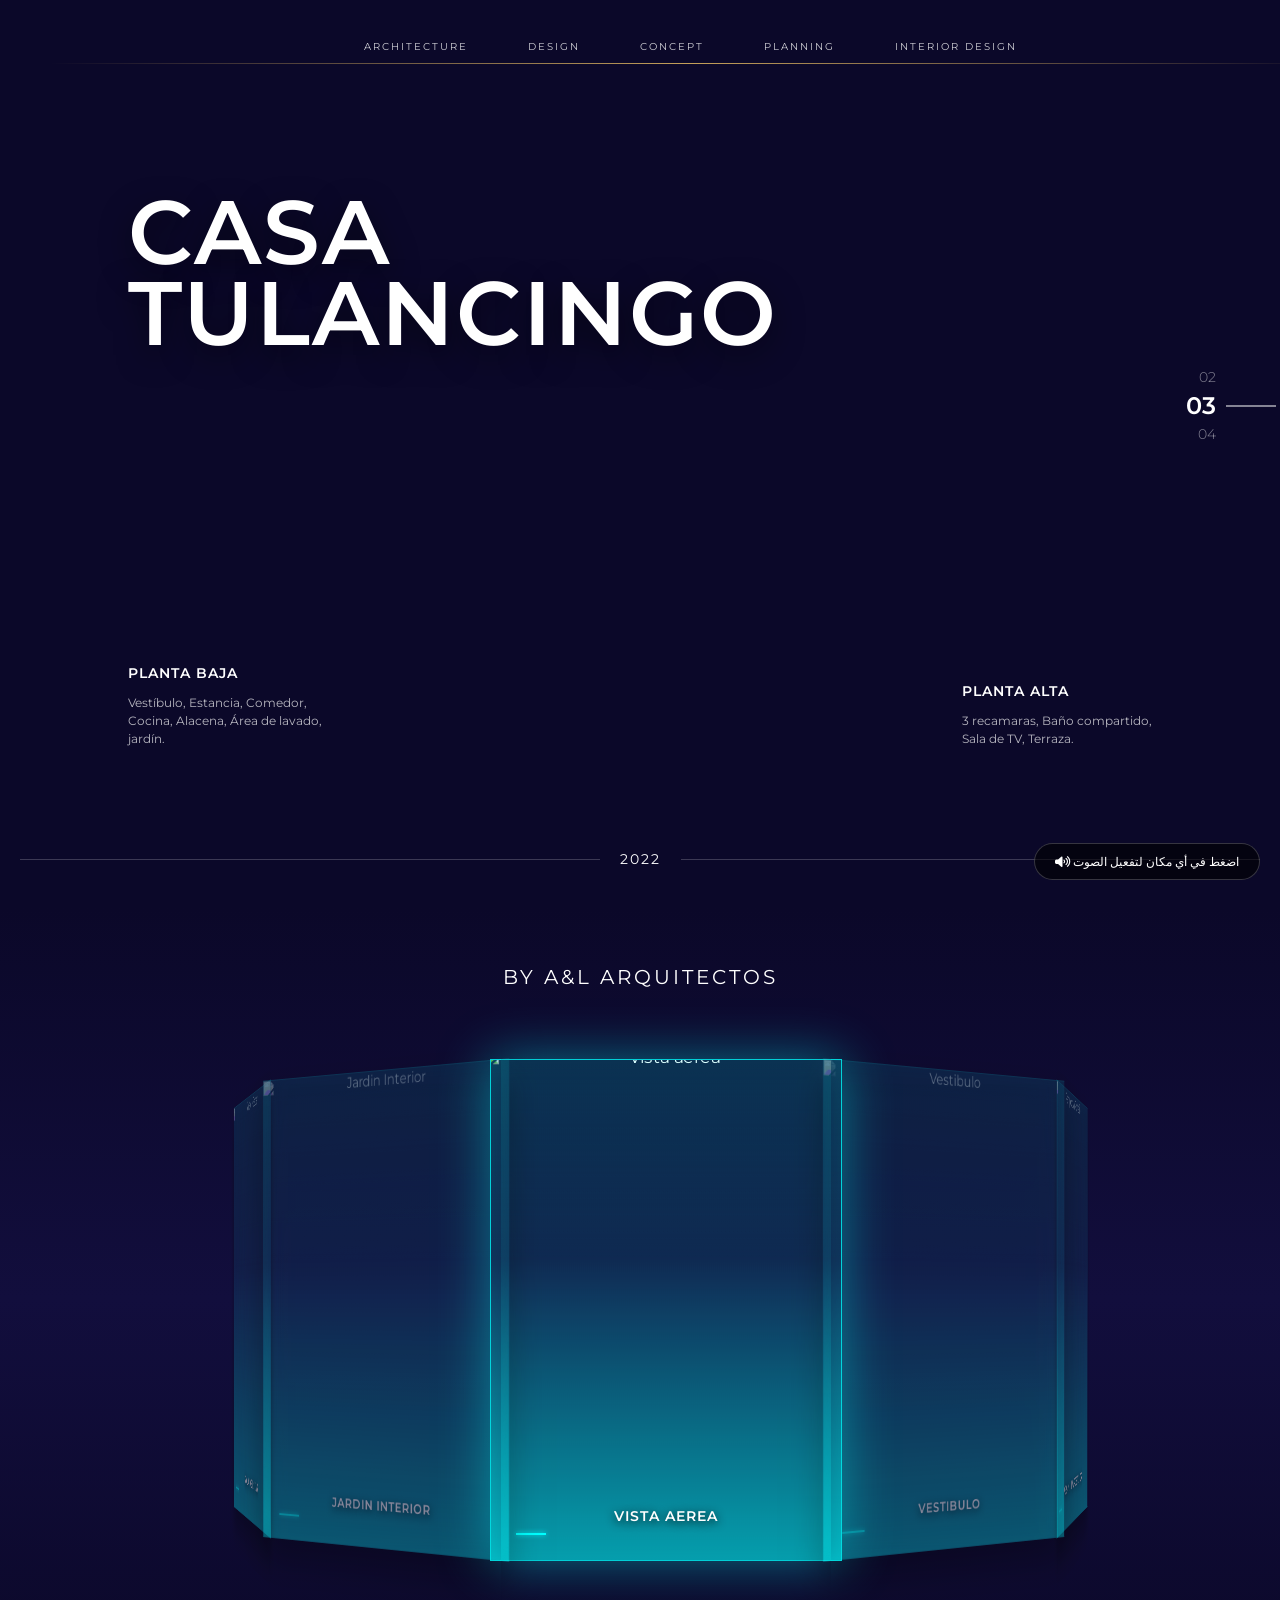
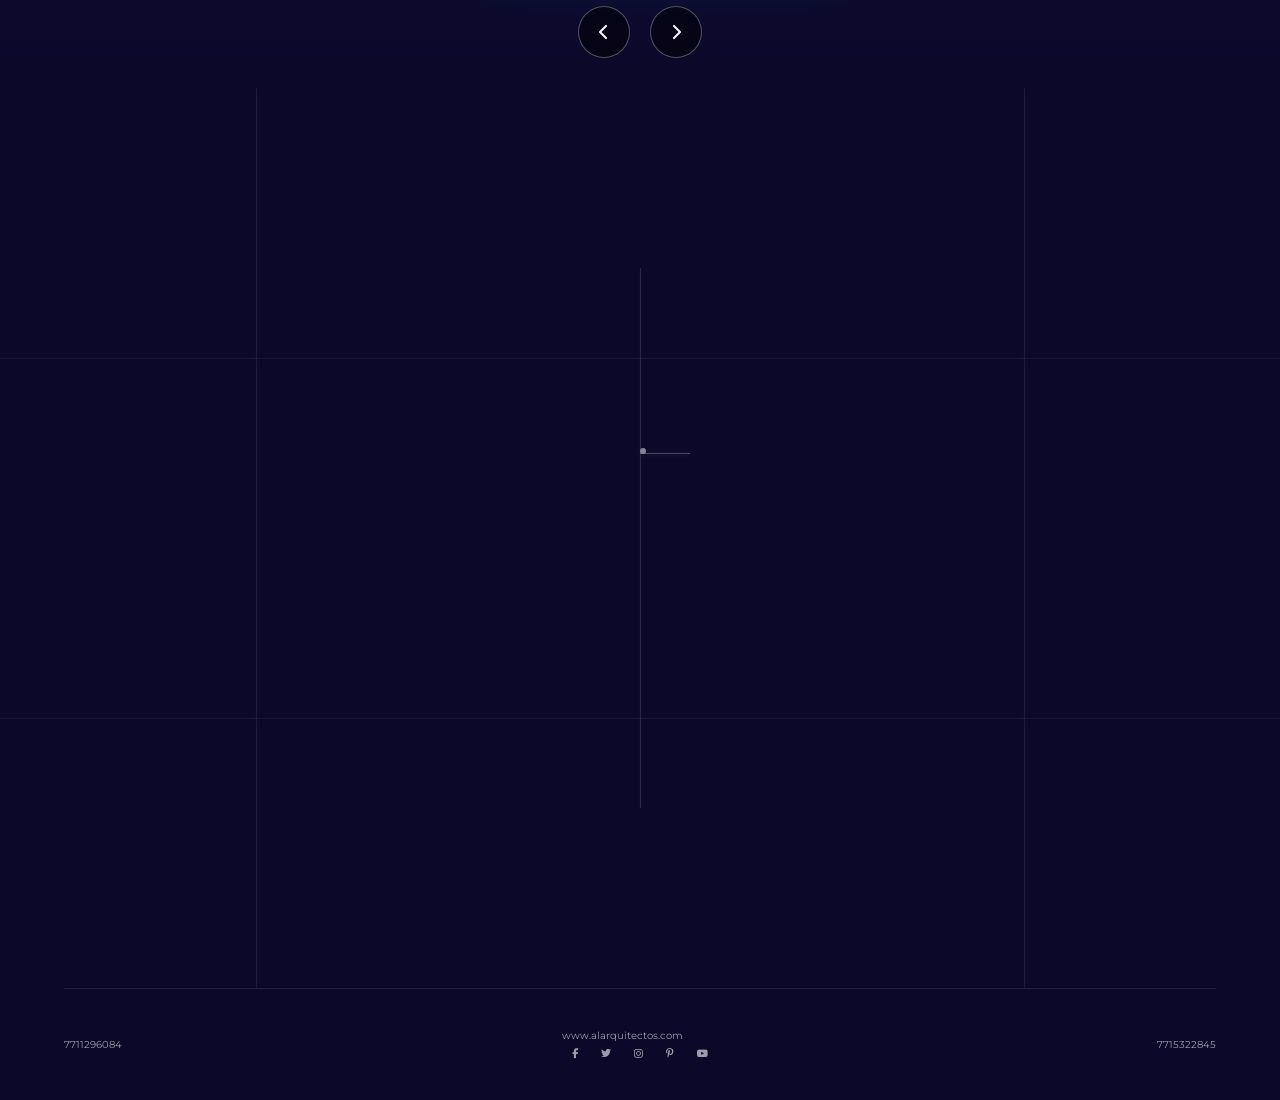
==== commit 26ab268b: "Add files via upload" ====
--- a/index.html
+++ b/index.html
@@ -1,1188 +1,844 @@
 <!doctype html>
-<html lang="en">
+<html lang="es">
   <head>
     <meta charset="UTF-8" />
     <meta name="viewport" content="width=device-width, initial-scale=1.0" />
-    <title>Sky Pioneers Real Estate</title>
-    <link rel="icon" type="image/x-icon" href="imgs/title-logo.png" />
-
+    <title>CASA TULANCINGO - A&L Arquitectos</title>
+    <script src="https://cdn.tailwindcss.com"></script>
     <link
-      href="https://fonts.googleapis.com/css2?family=Inter:wght@400;500;600;700;800&family=Poppins:wght@400;500;600;700&display=swap"
+      href="https://fonts.googleapis.com/css2?family=Montserrat:wght@300;400;500;600;700&display=swap"
       rel="stylesheet"
     />
-
     <link
       rel="stylesheet"
       href="https://cdnjs.cloudflare.com/ajax/libs/font-awesome/6.4.0/css/all.min.css"
     />
-
-    <link
-      rel="stylesheet"
-      href="https://cdn.jsdelivr.net/npm/swiper@11/swiper-bundle.min.css"
-    />
-    <link
-      href="https://cdn.jsdelivr.net/npm/bootstrap@5.3.8/dist/css/bootstrap.min.css"
-      rel="stylesheet"
-      integrity="sha384-sRIl4kxILFvY47J16cr9ZwB07vP4J8+LH7qKQnuqkuIAvNWLzeN8tE5YBujZqJLB"
-      crossorigin="anonymous"
-    />
-
-    <link rel="stylesheet" href="css/style.css" />
+    <style>
+      body {
+        font-family: "Montserrat", sans-serif;
+        background-color: #0b0829;
+        color: white;
+        margin: 0;
+        padding: 0;
+        overflow-x: hidden;
+      }
+
+      /* --- Hero Section --- */
+      .hero-section {
+        position: relative;
+        height: 90vh;
+        width: 100%;
+        background-color: #0b0829; /* لون احتياطي */
+        display: flex;
+        flex-direction: column;
+        justify-content: space-between;
+        overflow: hidden; /* لضمان عدم خروج الفيديو */
+      }
+
+      /* ستايل فيديو الخلفية للقسم الأول */
+      .hero-bg-video {
+        position: absolute;
+        top: 0;
+        left: 0;
+        width: 100%;
+        height: 100%;
+        object-fit: cover;
+        z-index: 0;
+        /* تقليل السطوع قليلاً لضمان وضوح العنوان */
+        filter: brightness(0.8) contrast(1.1);
+      }
+
+      /* تدرج لوني فوق الفيديو للدمج */
+      .hero-overlay {
+        position: absolute;
+        top: 0;
+        left: 0;
+        width: 100%;
+        height: 100%;
+        background: linear-gradient(
+          to bottom,
+          rgba(11, 8, 41, 0.4) 0%,
+          rgba(11, 8, 41, 0.2) 50%,
+          #0b0829 100% /* تدرج للون الخلفية في الأسفل */
+        );
+        z-index: 1;
+        pointer-events: none;
+      }
+
+      /* التأكد من أن المحتوى يظهر فوق الفيديو */
+      .hero-content-wrapper {
+        position: relative;
+        z-index: 10;
+      }
+
+      .top-nav {
+        position: absolute;
+        top: 0;
+        left: 0;
+        width: 100%;
+        padding: 40px 50px 0;
+        z-index: 20;
+      }
+
+      .gold-line {
+        width: 100%;
+        height: 1px;
+        background: linear-gradient(
+          90deg,
+          transparent 0%,
+          #c5a059 50%,
+          transparent 100%
+        );
+        margin-bottom: 15px;
+      }
+
+      .nav-links {
+        display: flex;
+        justify-content: center;
+        gap: 60px;
+        text-transform: uppercase;
+        font-size: 10px;
+        letter-spacing: 2px;
+        color: rgba(255, 255, 255, 0.8);
+      }
+
+      .main-title {
+        font-size: 90px;
+        font-weight: 600;
+        line-height: 0.9;
+        text-transform: uppercase;
+        margin-left: 10%;
+        margin-top: 15%;
+        letter-spacing: 2px;
+        text-shadow: 0 10px 30px rgba(0, 0, 0, 0.5);
+      }
+
+      .side-number {
+        position: absolute;
+        right: 5%;
+        top: 50%;
+        transform: translateY(-50%);
+        text-align: right;
+        font-size: 14px;
+        font-weight: 300;
+        display: flex;
+        flex-direction: column;
+        gap: 5px;
+        z-index: 10;
+      }
+      .active-num {
+        font-size: 24px;
+        font-weight: 600;
+        position: relative;
+      }
+      .active-num::after {
+        content: "";
+        position: absolute;
+        right: -60px;
+        top: 50%;
+        width: 50px;
+        height: 1px;
+        background: white;
+      }
+
+      .bottom-info {
+        display: flex;
+        justify-content: space-between;
+        padding: 0 10% 50px;
+        align-items: flex-end;
+        z-index: 10;
+        position: relative;
+      }
+
+      .info-block h3 {
+        font-size: 14px;
+        font-weight: 600;
+        text-transform: uppercase;
+        margin-bottom: 5px;
+        letter-spacing: 1px;
+      }
+      .info-block p {
+        font-size: 12px;
+        color: rgba(255, 255, 255, 0.7);
+        line-height: 1.5;
+        max-width: 250px;
+      }
+
+      .year-divider {
+        position: relative;
+        text-align: center;
+        margin: 40px 0;
+        display: flex;
+        align-items: center;
+        justify-content: center;
+      }
+      .year-divider::before,
+      .year-divider::after {
+        content: "";
+        height: 1px;
+        background: rgba(255, 255, 255, 0.2);
+        flex-grow: 1;
+        margin: 0 20px;
+      }
+      .year-text {
+        font-size: 14px;
+        letter-spacing: 2px;
+      }
+
+      /* --- Gallery Section --- */
+      .gallery-section {
+        padding: 40px 0;
+        text-align: center;
+        position: relative;
+        height: 700px;
+        overflow: hidden;
+        display: flex;
+        flex-direction: column;
+        align-items: center;
+        perspective: 2000px;
+        background: linear-gradient(
+          to bottom,
+          #0b0829 0%,
+          #120e3d 50%,
+          #0b0829 100%
+        );
+      }
+
+      .gallery-title {
+        font-size: 20px;
+        font-weight: 400;
+        text-transform: uppercase;
+        letter-spacing: 3px;
+        margin-bottom: 20px;
+        color: white;
+        z-index: 20;
+        position: relative;
+      }
+
+      .cylinder-track {
+        position: relative;
+        width: 300px;
+        height: 450px;
+        transform-style: preserve-3d;
+        transition: transform 1s cubic-bezier(0.2, 0.8, 0.2, 1);
+        margin-top: 50px;
+      }
+
+      .glass-card {
+        position: absolute;
+        top: 0;
+        left: 0;
+        width: 100%;
+        height: 100%;
+        border-radius: 0px;
+        background: rgba(0, 255, 255, 0.02);
+        backdrop-filter: blur(12px);
+        -webkit-backdrop-filter: blur(12px);
+        border-top: 1px solid rgba(0, 255, 255, 0.3);
+        border-left: 1px solid rgba(0, 255, 255, 0.1);
+        border-right: 1px solid rgba(0, 255, 255, 0.1);
+        border-bottom: 1px solid rgba(0, 255, 255, 0.5);
+        box-shadow:
+          0 20px 40px rgba(0, 0, 0, 0.6),
+          inset 0 0 20px rgba(0, 255, 255, 0.05);
+        display: flex;
+        flex-direction: column;
+        justify-content: flex-end;
+        padding: 25px;
+        backface-visibility: hidden;
+        -webkit-backface-visibility: hidden;
+        transition:
+          opacity 0.5s,
+          box-shadow 0.5s,
+          transform 0.5s,
+          border-color 0.5s;
+        cursor: pointer;
+        overflow: hidden;
+      }
+
+      .glass-card::before {
+        content: "";
+        position: absolute;
+        top: 0;
+        left: 0;
+        right: 0;
+        bottom: 0;
+        background: linear-gradient(
+          to bottom,
+          rgba(0, 255, 255, 0) 0%,
+          rgba(0, 255, 255, 0.1) 40%,
+          rgba(0, 255, 255, 0.6) 100%
+        );
+        z-index: -1;
+        pointer-events: none;
+        border-radius: 0px;
+      }
+
+      .glass-card::after {
+        content: "";
+        position: absolute;
+        top: 0;
+        left: 0;
+        right: 0;
+        height: 40%;
+        background: linear-gradient(
+          to bottom,
+          rgba(0, 255, 255, 0.15),
+          transparent
+        );
+        z-index: -1;
+        pointer-events: none;
+        border-radius: 0px;
+      }
+
+      .card-img {
+        position: absolute;
+        top: 0;
+        left: 0;
+        width: 100%;
+        height: 100%;
+        object-fit: cover;
+        z-index: -2;
+        opacity: 0.7;
+        transition:
+          opacity 0.3s,
+          transform 0.5s;
+        filter: sepia(20%) hue-rotate(180deg) saturate(1.5);
+      }
+
+      .glass-card:hover .card-img,
+      .glass-card.active .card-img {
+        opacity: 1;
+        transform: scale(1.05);
+        filter: none;
+      }
+
+      .glass-card.active {
+        border-color: rgba(0, 255, 255, 0.8);
+        box-shadow: 0 0 50px rgba(0, 255, 255, 0.4);
+      }
+
+      .card-title {
+        font-size: 14px;
+        font-weight: 600;
+        text-transform: uppercase;
+        letter-spacing: 1px;
+        margin-bottom: 8px;
+        text-shadow: 0 2px 10px rgba(0, 0, 0, 0.9);
+        color: #fff;
+      }
+
+      .cylinder-controls {
+        position: absolute;
+        bottom: 30px;
+        display: flex;
+        gap: 20px;
+        z-index: 50;
+      }
+
+      .control-btn {
+        width: 50px;
+        height: 50px;
+        border-radius: 50%;
+        border: 1px solid rgba(255, 255, 255, 0.3);
+        background: rgba(0, 0, 0, 0.5);
+        color: white;
+        display: flex;
+        align-items: center;
+        justify-content: center;
+        cursor: pointer;
+        transition: all 0.3s;
+      }
+
+      .control-btn:hover {
+        background: white;
+        color: black;
+        transform: scale(1.1);
+      }
+
+      /* --- Concept Section (Page 3) with VIDEO --- */
+      .concept-section {
+        position: relative;
+        height: 100vh;
+        width: 100%;
+        background-color: #0b0829;
+        display: flex;
+        align-items: center;
+        justify-content: center;
+        overflow: hidden;
+      }
+
+      .concept-bg-video {
+        position: absolute;
+        top: 0;
+        left: 0;
+        width: 100%;
+        height: 100%;
+        object-fit: cover;
+        z-index: 0;
+        filter: brightness(0.7) contrast(1.1) grayscale(20%);
+      }
+
+      .concept-overlay {
+        position: absolute;
+        top: 0;
+        left: 0;
+        width: 100%;
+        height: 100%;
+        background: linear-gradient(
+          to bottom,
+          #0b0829 0%,
+          #0b0829 10%,
+          rgba(11, 8, 41, 0.6) 25%,
+          rgba(11, 8, 41, 0.1) 50%,
+          rgba(11, 8, 41, 0.6) 80%,
+          #0b0829 95%,
+          #0b0829 100%
+        );
+        z-index: 1;
+        pointer-events: none;
+      }
+
+      .blueprint-lines {
+        position: absolute;
+        width: 100%;
+        height: 100%;
+        z-index: 2;
+        pointer-events: none;
+        opacity: 0.5;
+      }
+
+      .tech-line {
+        position: absolute;
+        background-color: rgba(255, 255, 255, 0.5);
+        box-shadow: 0 0 5px rgba(255, 255, 255, 0.3);
+      }
+
+      /* Sound Indicator Tooltip */
+      .sound-indicator {
+        position: fixed;
+        bottom: 20px;
+        right: 20px;
+        background: rgba(0, 0, 0, 0.6);
+        color: white;
+        padding: 10px 20px;
+        border-radius: 30px;
+        font-size: 12px;
+        z-index: 100;
+        pointer-events: none;
+        opacity: 0;
+        transform: translateY(20px);
+        transition:
+          opacity 0.5s,
+          transform 0.5s;
+        border: 1px solid rgba(255, 255, 255, 0.2);
+      }
+      .sound-indicator.visible {
+        opacity: 1;
+        transform: translateY(0);
+      }
+
+      /* Footer */
+      footer {
+        background-color: #0b0829;
+        border-top: 1px solid rgba(255, 255, 255, 0.1);
+        padding: 40px 0;
+        display: flex;
+        justify-content: space-between;
+        align-items: center;
+        font-size: 10px;
+        color: rgba(255, 255, 255, 0.6);
+        width: 90%;
+        margin: 0 auto;
+        position: relative;
+        z-index: 20;
+      }
+
+      .social-icons i {
+        margin: 0 10px;
+        cursor: pointer;
+        transition: color 0.3s;
+      }
+      .social-icons i:hover {
+        color: white;
+      }
+
+      @media (max-width: 768px) {
+        .main-title {
+          font-size: 40px;
+          margin-left: 5%;
+          margin-top: 30%;
+        }
+        .nav-links {
+          display: none;
+        }
+        .bottom-info {
+          flex-direction: column;
+          align-items: flex-start;
+          gap: 20px;
+        }
+        .side-number {
+          display: none;
+        }
+        .cylinder-track {
+          width: 240px;
+          height: 380px;
+        }
+      }
+    </style>
   </head>
   <body>
-    <!-- <nav class="navbar navbar-expand-lg fixed-top">
-      <div class="container nav-content">
-        <a class="brand-text d-lg-none" href="index.html">
-          <img class="nav_logo" src="imgs/logo.png" alt="Logo" />
-        </a>
-
-        <button
-          class="navbar-toggler border-0 text-white"
-          type="button"
-          data-bs-toggle="collapse"
-          data-bs-target="#mainMenu"
-        >
-          <i class="fas fa-bars"></i>
-        </button>
-
-        <div class="collapse navbar-collapse mt-5 mt-lg-0" id="mainMenu">
-          <a class="brand-text d-none d-lg-block" href="index.html">
-            <img class="nav_logo" src="imgs/logo.png" alt="Logo" />
-          </a>
-
-          <ul class="navbar-nav">
-            <li class="nav-item tesla-item">
-              <a class="nav-link mx-2" href="explore.html">Explore</a>
-              <div class="tesla-dropdown">
-                <div class="container">
-                  <div class="row">
-                    <div class="col-lg-3 col-md-6 mb-3">
-                      <h5>New Launches</h5>
-                      <ul class="tesla-list">
-                        <li><a href="#">Sky City Towers</a></li>
-                        <li><a href="#">Ocean View Villas</a></li>
-                        <li><a href="#">Green Valley</a></li>
-                      </ul>
-                    </div>
-                    <div class="col-lg-3 col-md-6 mb-3">
-                      <h5>Top Areas</h5>
-                      <ul class="tesla-list">
-                        <li><a href="#">New Cairo</a></li>
-                        <li><a href="#">New Capital</a></li>
-                        <li><a href="#">North Coast</a></li>
-                        <li><a href="#">Sheikh Zayed</a></li>
-                      </ul>
-                    </div>
-                    <div class="col-lg-3 col-md-6 mb-3">
-                      <h5>Property Type</h5>
-                      <ul class="tesla-list">
-                        <li><a href="#">Villas</a></li>
-                        <li><a href="#">Apartments</a></li>
-                        <li><a href="#">Twin House</a></li>
-                        <li><a href="#">Chalets</a></li>
-                      </ul>
-                    </div>
-                    <div class="col-lg-3 col-md-6 mb-3">
-                      <div class="menu-promo">
-                        <img
-                          src="https://images.unsplash.com/photo-1600596542815-2a429b08e6b9?q=80&w=400&auto=format&fit=crop"
-                          alt="Promo"
-                        />
-                        <span>Hot Offer: Zero Down Payment</span>
-                      </div>
-                    </div>
-                  </div>
-                </div>
-              </div>
-            </li>
-            <li class="nav-item"><a class="nav-link mx-2" href="#">Sell</a></li>
-            <li class="nav-item"><a class="nav-link mx-2" href="#">Rent</a></li>
-            <li class="nav-item">
-              <a class="nav-link mx-2" href="blog.html">Blog</a>
-            </li>
-            <li class="nav-item">
-              <a class="nav-link mx-2" href="#">About</a>
-            </li>
-          </ul>
-
-          <div class="d-lg-none mt-4 text-center"></div>
+    <!-- Sound Indicator -->
+    <div id="sound-hint" class="sound-indicator visible">
+      <i class="fas fa-volume-up mr-2"></i> اضغط في أي مكان لتفعيل الصوت
+    </div>
+
+    <!-- Hero Section with VIDEO -->
+    <header class="hero-section">
+      <!-- استبدال الصورة بالفيديو: لاحظ أننا نستخدم muted في البداية لتشغيل الفيديو بصرياً -->
+      <video
+        id="hero-video"
+        class="hero-bg-video"
+        autoplay
+        loop
+        muted
+        playsinline
+        poster="https://images.unsplash.com/photo-1600607686527-6fb886090705?q=80&w=2000&auto=format&fit=crop"
+      >
+        <!-- فيديو معماري لفيلا حديثة -->
+        <source
+          src="From KlickPin CF Pin on Quick Saves.mp4"
+          type="video/mp4"
+        />
+      </video>
+
+      <!-- طبقة التدرج اللوني للدمج -->
+      <div class="hero-overlay"></div>
+
+      <div class="top-nav">
+        <div class="nav-links">
+          <span>Architecture</span>
+          <span>Design</span>
+          <span>Concept</span>
+          <span>Planning</span>
+          <span>Interior Design</span>
         </div>
-
-        <div class="navbar-icons d-none d-lg-flex">
-          <a href="#" class="icon-btn"><i class="fas fa-search"></i></a>
-          <a href="#" class="icon-btn"><i class="far fa-heart"></i></a>
-          <a href="#" class="icon-btn">ar</a>
+        <div class="gold-line" style="margin-top: 10px"></div>
+      </div>
+
+      <div class="hero-content-wrapper">
+        <h1 class="main-title">CASA<br />TULANCINGO</h1>
+      </div>
+
+      <div class="side-number">
+        <div style="opacity: 0.5">02</div>
+        <div class="active-num">03</div>
+        <div style="opacity: 0.5">04</div>
+      </div>
+
+      <div class="bottom-info">
+        <div class="info-block">
+          <h3>PLANTA BAJA</h3>
+          <p>
+            Vestíbulo, Estancia, Comedor,<br />Cocina, Alacena, Área de
+            lavado,<br />jardín.
+          </p>
+        </div>
+        <div class="info-block">
+          <h3>PLANTA ALTA</h3>
+          <p>3 recamaras, Baño compartido,<br />Sala de TV, Terraza.</p>
         </div>
       </div>
-    </nav> -->
-
-    <nav class="navbar navbar-expand-lg fixed-top">
-      <div class="container nav-content">
-        <a class="brand-text d-lg-none" href="index.html">
-          <img class="nav_logo" src="imgs/logo.png" alt="Logo" />
-        </a>
-
-        <button
-          class="navbar-toggler border-0 text-white"
-          type="button"
-          data-bs-toggle="collapse"
-          data-bs-target="#mainMenu"
-        >
-          <i class="fas fa-bars"></i>
-        </button>
-
-        <div class="collapse navbar-collapse mt-3 mt-lg-0" id="mainMenu">
-          <a class="brand-text d-none d-lg-block" href="index.html">
-            <img class="nav_logo" src="imgs/logo.png" alt="Logo" />
-          </a>
-          <ul class="navbar-nav mx-auto">
-            <li class="nav-item tesla-item">
-              <a class="nav-link mx-2" href="explore.html"> Explore </a>
-              <div class="tesla-dropdown">
-                <div class="container">
-                  <div class="row">
-                    <div class="col-lg-3 col-md-6 mb-3">
-                      <h5>New Launches</h5>
-                      <ul class="tesla-list">
-                        <li><a href="#">Sky City Towers</a></li>
-                        <li><a href="#">Ocean View Villas</a></li>
-                      </ul>
-                    </div>
-                    <div class="col-lg-3 col-md-6 mb-3">
-                      <h5>Top Areas</h5>
-                      <ul class="tesla-list">
-                        <li><a href="#">New Cairo</a></li>
-                        <li><a href="#">New Capital</a></li>
-                      </ul>
-                    </div>
-                    <div class="col-lg-6 mb-3">
-                      <div class="menu-promo">
-                        <img
-                          src="https://images.unsplash.com/photo-1600596542815-2a429b08e6b9?q=80&w=400&auto=format&fit=crop"
-                          alt="Promo"
-                        />
-                        <span>Hot Offer: Zero Down Payment</span>
-                      </div>
-                    </div>
-                  </div>
-                </div>
-              </div>
-            </li>
-            <li class="nav-item"><a class="nav-link mx-2" href="#">Sell</a></li>
-            <li class="nav-item"><a class="nav-link mx-2" href="#">Rent</a></li>
-            <li class="nav-item">
-              <a class="nav-link mx-2" href="blog.html">Blog</a>
-            </li>
-            <li class="nav-item">
-              <a class="nav-link mx-2" href="#">About</a>
-            </li>
-          </ul>
-
-          <div class="d-lg-none mt-4 text-center pb-3">
-            <a href="#" class="icon-btn d-inline-flex mx-2"
-              ><i class="fas fa-search"></i
-            ></a>
-            <a href="#" class="icon-btn d-inline-flex mx-2"
-              ><i class="far fa-heart"></i
-            ></a>
-            <a href="#" class="icon-btn d-inline-flex mx-2">ar</a>
-          </div>
+    </header>
+
+    <!-- Divider -->
+    <div class="year-divider">
+      <span class="year-text">2022</span>
+    </div>
+
+    <!-- Gallery Section (Cylinder) -->
+    <section class="gallery-section">
+      <h2 class="gallery-title">BY A&L ARQUITECTOS</h2>
+
+      <div class="cylinder-track" id="cylinder-track">
+        <!-- Items injected via JS -->
+      </div>
+
+      <div class="cylinder-controls">
+        <div class="control-btn" onclick="rotateCylinder(1)">
+          <i class="fas fa-chevron-left"></i>
         </div>
-
-        <div class="navbar-icons d-none d-lg-flex">
-          <a href="#" class="icon-btn"><i class="fas fa-search"></i></a>
-          <a href="#" class="icon-btn"><i class="far fa-heart"></i></a>
-          <a href="#" class="icon-btn">ar</a>
+        <div class="control-btn" onclick="rotateCylinder(-1)">
+          <i class="fas fa-chevron-right"></i>
         </div>
       </div>
-    </nav>
-    <!-- _____________________________________________________ -->
-
-    <!-- <header class="navbar">
-      <div class="logo">
-        <a href="#">
-          <img src="imgs/logo.png" style="width: 100px" alt="Logo" />
-        </a>
+    </section>
+
+    <!-- Concept Section (Page 3) with VIDEO -->
+    <section class="concept-section">
+      <video
+        id="concept-video"
+        class="concept-bg-video"
+        autoplay
+        loop
+        muted
+        playsinline
+        poster="https://images.unsplash.com/photo-1486325212027-8081e485255e?q=80&w=2000&auto=format&fit=crop"
+      >
+        <source
+          src="From KlickPin CF Пин от пользователя Parallel Dimensions Lab на доске Facades _ Архитектурные макеты Архитектурные модели Архитектура фасадов.mp4"
+          type="video/mp4"
+        />
+      </video>
+
+      <div class="concept-overlay"></div>
+
+      <div class="blueprint-lines">
+        <div
+          class="tech-line"
+          style="width: 1px; height: 100%; left: 20%; top: 0; opacity: 0.3"
+        ></div>
+        <div
+          class="tech-line"
+          style="width: 1px; height: 100%; left: 80%; top: 0; opacity: 0.3"
+        ></div>
+        <div
+          class="tech-line"
+          style="width: 1px; height: 60%; left: 50%; top: 20%; opacity: 0.5"
+        ></div>
+        <div
+          class="tech-line"
+          style="width: 100%; height: 1px; left: 0; top: 30%; opacity: 0.2"
+        ></div>
+        <div
+          class="tech-line"
+          style="width: 100%; height: 1px; left: 0; top: 70%; opacity: 0.2"
+        ></div>
+
+        <div
+          style="
+            position: absolute;
+            left: 50%;
+            top: 40%;
+            width: 6px;
+            height: 6px;
+            background: white;
+            border-radius: 50%;
+          "
+        ></div>
+        <div
+          class="tech-line"
+          style="width: 50px; height: 1px; left: 50%; top: 40.5%"
+        ></div>
       </div>
-      <nav class="nav-links">
-        <a href="#">Home</a>
-        <a href="#">Search</a>
-        <a href="#">Sky Now</a>
-        <a href="#">Sell</a>
-        <a href="#">Blog</a>
-        <a href="#">About</a>
-      </nav>
-      <div class="nav-right">
-        <i
-          class="far fa-heart"
-          style="font-size: 20px; color: var(--text-dark)"
-        ></i>
-        <span
-          style="font-weight: 600; color: var(--text-dark); margin-left: 8px"
-          >العربية</span
-        >
-      </div>
-    </header> -->
-
-    <div id="contain" class="container">
-      <section class="hero-section">
-        <div class="hero-bg-image" id="heroBg">
-          <img src="imgs/landing.webp" alt="Real Estate Hero Image" />
-        </div>
-        <div class="overlay"></div>
-
-        <div class="hero-content">
-          <h1>Discover Your Next Home</h1>
-          <p>
-            Search And Compare Among 15000+ Properties And 800+ Prime Compounds
-          </p>
-        </div>
-
-        <!-- <div class="search-container">
-          <div class="search-tabs">
-            <div class="tab active">Compounds</div>
-            <div class="tab">Properties</div>
-          </div>
-          <div class="search-inputs-grid">
-            <div class="search-row-top">
-              <input
-                type="text"
-                placeholder="Area, Compound, Real Estate Developer"
-              />
-            </div>
-            <div class="search-row-bottom">
-              <div class="dropdown">
-                Property Types <i class="fas fa-chevron-down"></i>
-              </div>
-              <div class="dropdown">
-                Beds and Baths <i class="fas fa-chevron-down"></i>
-              </div>
-              <div class="dropdown">
-                Price Range <i class="fas fa-chevron-down"></i>
-              </div>
-              <button class="btn-search">Search</button>
-            </div>
-          </div>
-        </div> -->
-      </section>
-
-      <section class="services-section">
-        <div class="section-header">
-          <h2 class="section-title">What Are You Looking For?</h2>
-        </div>
-
-        <div class="services-grid">
-          <a href="#" class="service-card"
-            ><i class="fas fa-retweet service-icon"></i
-            ><span class="service-text">Resale Units</span></a
-          >
-          <a href="#" class="service-card"
-            ><i class="fas fa-percent service-icon"></i
-            ><span class="service-text">Offers</span></a
-          >
-          <a href="#" class="service-card"
-            ><i class="fas fa-key service-icon"></i
-            ><span class="service-text">Sky Now</span></a
-          >
-          <a href="#" class="service-card"
-            ><i class="fas fa-tag service-icon"></i
-            ><span class="service-text">Sell Your Unit</span></a
-          >
-        </div>
-      </section>
-
-      <!-- <section class="new-launches-section">
-      <div class="section-header">
-        <h2 class="section-title">New Launches</h2>
-        <a href="#" class="show-all"
-          >Show All <i class="fas fa-chevron-right" style="font-size: 12px"></i
-        ></a>
-      </div>
-
-      <div class="swiper launchesSwiper">
-        <div class="swiper-wrapper">
-          <div class="swiper-slide launch-card">
-            <a href="#" class="card-link">
-              <div class="image-holder">
-                <img src="imgs/1.webp" alt="Project 1" />
-              </div>
-            </a>
-          </div>
-          <div class="swiper-slide launch-card">
-            <a href="#" class="card-link">
-              <div class="image-holder">
-                <img
-                  src="imgs/2.webp"
-                  alt="Project 2"
-                  style="background: white; object-fit: contain; padding: 20px"
-                />
-              </div>
-            </a>
-          </div>
-          <div class="swiper-slide launch-card">
-            <a href="#" class="card-link">
-              <div class="image-holder">
-                <img src="imgs/3.webp" alt="Project 3" />
-              </div>
-            </a>
-          </div>
-          <div class="swiper-slide launch-card">
-            <a href="#" class="card-link">
-              <div class="image-holder">
-                <img src="imgs/4.webp" alt="Project 4" />
-              </div>
-            </a>
-          </div>
-          <div class="swiper-slide launch-card">
-            <a href="#" class="card-link">
-              <div class="image-holder">
-                <img src="imgs/5.webp" alt="Project 4" />
-              </div>
-            </a>
-          </div>
-        </div>
-        <div class="swiper-button-next custom-nav-btn"></div>
-        <div class="swiper-button-prev custom-nav-btn"></div>
-      </div>
-    </section> -->
-
-      <!-- <section class="top-areas-section">
-        <div class="section-header">
-          <div>
-            <h2 class="section-title">Top Areas</h2>
-            <p style="color: #fff; font-size: 14px; margin-top: 5px">
-              43 Results Available
-            </p>
-          </div>
-        </div>
-
-        <div class="areas-grid">
-          <a href="#" class="area-card"
-            ><div class="circle-image">
-              <img
-                src="https://images.unsplash.com/photo-1574950578143-858c6fc58922?q=80&w=400&auto=format&fit=crop"
-                alt="New Cairo"
-              />
-            </div>
-            <h3>New Cairo</h3></a
-          >
-          <a href="#" class="area-card"
-            ><div class="circle-image">
-              <img
-                src="https://images.unsplash.com/photo-1564013799919-ab600027ffc6?q=80&w=400&auto=format&fit=crop"
-                alt="6th of October"
-              />
-            </div>
-            <h3>6th of October City</h3></a
-          >
-          <a href="#" class="area-card"
-            ><div class="circle-image">
-              <img
-                src="https://images.unsplash.com/photo-1542361345-89e58247f2d5?q=80&w=400&auto=format&fit=crop"
-                alt="New Capital"
-              />
-            </div>
-            <h3>New Capital City</h3></a
-          >
-          <a href="#" class="area-card"
-            ><div class="circle-image">
-              <img
-                src="https://images.unsplash.com/photo-1448630360428-65456885c650?q=80&w=400&auto=format&fit=crop"
-                alt="Mostakbal"
-              />
-            </div>
-            <h3>Mostakbal City</h3></a
-          >
-          <a href="#" class="area-card"
-            ><div class="circle-image">
-              <img
-                src="https://images.unsplash.com/photo-1566073771259-6a8506099945?q=80&w=400&auto=format&fit=crop"
-                alt="Ain Sokhna"
-              />
-            </div>
-            <h3>Ain Sokhna</h3></a
-          >
-          <a href="#" class="area-card"
-            ><div class="circle-image">
-              <img
-                src="https://images.unsplash.com/photo-1507525428034-b723cf961d3e?q=80&w=400&auto=format&fit=crop"
-                alt="North Coast"
-              />
-            </div>
-            <h3>North Coast-Sahel</h3></a
-          >
-          <a href="#" class="area-card"
-            ><div class="circle-image">
-              <img
-                src="https://images.unsplash.com/photo-1582719508461-905c673771fd?q=80&w=400&auto=format&fit=crop"
-                alt="El Gouna"
-              />
-            </div>
-            <h3>El Gouna</h3></a
-          >
-          <a href="#" class="area-card"
-            ><div class="circle-image">
-              <img
-                src="https://images.unsplash.com/photo-1512917774080-9991f1c4c750?q=80&w=400&auto=format&fit=crop"
-                alt="New Heliopolis"
-              />
-            </div>
-            <h3>New Heliopolis</h3></a
-          >
-        </div>
-      </section> -->
-
-      <section class="developers-section">
-        <div class="section-header">
-          <div>
-            <h2 class="section-title">Developers</h2>
-          </div>
-        </div>
-
-        <div class="swiper developersSwiper">
-          <div class="swiper-wrapper">
-            <div class="swiper-slide dev-card">
-              <div class="dev-img-holder">
-                <img src="imgs/11.webp" alt="Developer Name" />
-              </div>
-            </div>
-
-            <div class="swiper-slide dev-card">
-              <div class="dev-img-holder">
-                <img src="imgs/12.webp" alt="Developer Name" />
-              </div>
-            </div>
-
-            <div class="swiper-slide dev-card">
-              <div class="dev-img-holder">
-                <img src="imgs/13.webp" alt="Developer Name" />
-              </div>
-            </div>
-
-            <div class="swiper-slide dev-card">
-              <div class="dev-img-holder">
-                <img src="imgs/14.webp" alt="Developer Name" />
-              </div>
-            </div>
-
-            <div class="swiper-slide dev-card">
-              <div class="dev-img-holder">
-                <img src="imgs/15.webp" alt="Developer Name" />
-              </div>
-            </div>
-
-            <div class="swiper-slide dev-card">
-              <div class="dev-img-holder">
-                <img src="imgs/16.webp" alt="Developer Name" />
-              </div>
-            </div>
-            <div class="swiper-slide dev-card">
-              <div class="dev-img-holder">
-                <img src="imgs/17.webp" alt="Developer Name" />
-              </div>
-            </div>
-            <div class="swiper-slide dev-card">
-              <div class="dev-img-holder">
-                <img src="imgs/18.webp" alt="Developer Name" />
-              </div>
-            </div>
-          </div>
-        </div>
-      </section>
-
-      <section class="top-compounds-section">
-        <div class="section-header">
-          <div>
-            <h2 class="section-title">Recommended</h2>
-            <p style="color: #fff; font-size: 14px; margin-top: 5px">
-              141 Results Available
-            </p>
-          </div>
-          <div class="nav-buttons">
-            <div class="swiper-button-prev custom-nav-btn"></div>
-            <div class="swiper-button-next custom-nav-btn"></div>
-          </div>
-        </div>
-
-        <!-- <div class="swiper compoundsSwiper">
-          <div class="swiper-wrapper">
-            <div class="swiper-slide compound-card">
-              <a href="#" class="compound-link">
-                <div class="img-wrapper">
-                  <img
-                    src="https://images.unsplash.com/photo-1613490493576-7fde63acd811?q=80&w=600&auto=format&fit=crop"
-                    alt="Jirian"
-                  />
-                </div>
-                <div class="compound-overlay">
-                  <h3>Jirian - Nations of Sky</h3>
-                  <p>9 Properties</p>
-                </div>
-              </a>
-            </div>
-
-            <div class="swiper-slide compound-card">
-              <a href="#" class="compound-link">
-                <div class="img-wrapper">
-                  <img
-                    src="https://images.unsplash.com/photo-1600566753086-00f18fb6b3ea?q=80&w=600&auto=format&fit=crop"
-                    alt="Tierra"
-                  />
-                </div>
-                <div class="compound-overlay">
-                  <h3>Tierra</h3>
-                  <p>9 Properties</p>
-                </div>
-              </a>
-            </div>
-
-            <div class="swiper-slide compound-card">
-              <a href="#" class="compound-link">
-                <div class="img-wrapper">
-                  <img
-                    src="https://images.unsplash.com/photo-1600607687939-ce8a6c25118c?q=80&w=600&auto=format&fit=crop"
-                    alt="Solana"
-                  />
-                </div>
-                <div class="compound-overlay">
-                  <h3>Solana East</h3>
-                  <p>39 Properties</p>
-                </div>
-              </a>
-            </div>
-
-            <div class="swiper-slide compound-card">
-              <a href="#" class="compound-link">
-                <div class="img-wrapper">
-                  <img
-                    src="https://images.unsplash.com/photo-1600566753086-00f18fb6b3ea?q=80&w=600&auto=format&fit=crop"
-                    alt="Telal"
-                  />
-                </div>
-                <div class="compound-overlay">
-                  <h3>Telal East</h3>
-                  <p>63 Properties</p>
-                </div>
-              </a>
-            </div>
-
-            <div class="swiper-slide compound-card">
-              <a href="#" class="compound-link">
-                <div class="img-wrapper">
-                  <img
-                    src="https://images.unsplash.com/photo-1605146769289-440113cc3d00?q=80&w=600&auto=format&fit=crop"
-                    alt="El Patio"
-                  />
-                </div>
-                <div class="compound-overlay">
-                  <h3>El Patio Riva</h3>
-                  <p>12 Properties</p>
-                </div>
-              </a>
-            </div>
-
-            <div class="swiper-slide compound-card">
-              <a href="#" class="compound-link">
-                <div class="img-wrapper">
-                  <img
-                    src="https://images.unsplash.com/photo-1512917774080-9991f1c4c750?q=80&w=600&auto=format&fit=crop"
-                    alt="ZED"
-                  />
-                </div>
-                <div class="compound-overlay">
-                  <h3>ZED</h3>
-                  <p>214 Properties</p>
-                </div>
-              </a>
-            </div>
-
-            <div class="swiper-slide compound-card">
-              <a href="#" class="compound-link">
-                <div class="img-wrapper">
-                  <img
-                    src="https://images.unsplash.com/photo-1512917774080-9991f1c4c750?q=80&w=600&auto=format&fit=crop"
-                    alt="ZED"
-                  />
-                </div>
-                <div class="compound-overlay">
-                  <h3>ZED</h3>
-                  <p>214 Properties</p>
-                </div>
-              </a>
-            </div>
-            <div class="swiper-slide compound-card">
-              <a href="#" class="compound-link">
-                <div class="img-wrapper">
-                  <img
-                    src="https://images.unsplash.com/photo-1512917774080-9991f1c4c750?q=80&w=600&auto=format&fit=crop"
-                    alt="ZED"
-                  />
-                </div>
-                <div class="compound-overlay">
-                  <h3>ZED</h3>
-                  <p>214 Properties</p>
-                </div>
-              </a>
-            </div>
-            <div class="swiper-slide compound-card">
-              <a href="#" class="compound-link">
-                <div class="img-wrapper">
-                  <img
-                    src="https://images.unsplash.com/photo-1512917774080-9991f1c4c750?q=80&w=600&auto=format&fit=crop"
-                    alt="ZED"
-                  />
-                </div>
-                <div class="compound-overlay">
-                  <h3>ZED</h3>
-                  <p>214 Properties</p>
-                </div>
-              </a>
-            </div>
-          </div>
-        </div> -->
-        <div class="swiper-container compoundsSwiper">
-          <!-- <div class="parallax-bg"></div> -->
-          <div class="swiper-wrapper">
-            <div
-              class="swiper-slide"
-              style="background-image: url(imgs/111.avif)"
-            >
-              <div class="content">
-                <h1>Nature View</h1>
-                <p>
-                  Lorem ipsum dolor sit amet consectetur adipisicing elit.
-                  Molestiae modi, aperiam, expedita eaque possimus minus quae ea
-                  quibusdam vitae quisquam omnis veritatis. Voluptates, ipsam
-                  expedita impedit repudiandae officiis suscipit fugit!
-                </p>
-              </div>
-            </div>
-            <div
-              class="swiper-slide"
-              style="background-image: url(imgs/112.avif)"
-            >
-              <div class="content">
-                <h1>City Lights</h1>
-                <p>
-                  Lorem ipsum dolor sit, amet consectetur adipisicing elit. Unde
-                  in harum fuga assumenda et! Velit sunt aliquid corrupti ut.
-                  Corrupti sit ad repellendus, adipisci culpa voluptatem amet
-                  temporibus neque repellat.
-                </p>
-              </div>
-            </div>
-            <div
-              class="swiper-slide"
-              style="background-image: url(imgs/113.avif)"
-            >
-              <div class="content">
-                <h1>Ocean Blue</h1>
-                <p>
-                  Lorem ipsum dolor sit amet, consectetur adipisicing elit.
-                  Exercitationem ut veniam inventore, numquam a odit reiciendis
-                  consectetur voluptatibus dolorem at impedit nostrum! Aliquam
-                  libero fugit, rerum architecto veniam amet explicabo!
-                </p>
-              </div>
-            </div>
-            <div
-              class="swiper-slide"
-              style="background-image: url(imgs/114.avif)"
-            >
-              <div class="content">
-                <h1>Adventure</h1>
-                <p>
-                  Lorem, ipsum dolor sit amet consectetur adipisicing elit.
-                  Doloribus ab quis molestias sit veniam repellendus quia
-                  eveniet quaerat quos dicta. Officiis doloremque numquam ipsa
-                  vitae voluptate, vero cum commodi provident!
-                </p>
-              </div>
-            </div>
-          </div>
-
-          <div class="swiper-pagination"></div>
-
-          <button class="swiper-button-next"></button>
-          <button class="swiper-button-prev"></button>
-        </div>
-      </section>
-
-      <div class="banners-container">
-        <div class="promo-banner nawy-now-banner">
-          <div class="bg-shape"></div>
-          <div class="banner-content">
-            <h2>Sky Now</h2>
-            <p>Don't Wait, Move Now & Pay Later With Sky Now</p>
-          </div>
-          <a href="#" class="learn-more-btn">Learn More</a>
-        </div>
-
-        <div class="promo-banner sell-property-banner">
-          <div class="bg-shape"></div>
-          <div class="banner-content">
-            <h2>Sell Your Property</h2>
-            <p>Sell your property in 3 simple steps</p>
-          </div>
-          <a href="#" class="learn-more-btn">Learn More</a>
+    </section>
+
+    <!-- Footer -->
+    <footer>
+      <div>7711296084</div>
+      <div class="text-center">
+        <div style="margin-bottom: 5px">www.alarquitectos.com</div>
+        <div class="social-icons">
+          <i class="fab fa-facebook-f"></i>
+          <i class="fab fa-twitter"></i>
+          <i class="fab fa-instagram"></i>
+          <i class="fab fa-pinterest-p"></i>
+          <i class="fab fa-youtube"></i>
         </div>
       </div>
-
-      <!-- <section class="recommended-section">
-        <div class="section-header">
-          <h2 class="section-title">Recommended</h2>
-        </div>
-
-        <div class="recommended-grid">
-          <div class="prop-card">
-            <div class="prop-img-wrapper">
-              <img
-                src="https://images.unsplash.com/photo-1600607687939-ce8a6c25118c?q=80&w=800&auto=format&fit=crop"
-                alt="Property"
-              />
-
-              <div class="top-actions">
-                <div class="action-btn home-btn">
-                  <i class="fas fa-home"></i>
-                  <span class="tooltip">Start Compare</span>
-                </div>
-                <div class="action-btn"><i class="fas fa-share"></i></div>
-                <div class="action-btn"><i class="far fa-heart"></i></div>
-              </div>
-
-              <div class="delivery-badge">
-                <span>Delivery In</span>
-                <strong>2030</strong>
-              </div>
-            </div>
-
-            <div class="prop-content">
-              <div class="developer-info">
-                <img
-                  src="https://ui-avatars.com/api/?name=Sodic&background=000&color=fff&rounded=true"
-                  alt="Dev Logo"
-                />
-                <div class="dev-text">
-                  <span class="location">Mostakbal City, Egypt</span>
-                  <h3 class="prop-title">Apartment - East Vale</h3>
-                </div>
-              </div>
-
-              <div class="prop-specs">
-                <div class="spec-item"><i class="fas fa-bed"></i> 2 Beds</div>
-                <div class="spec-item"><i class="fas fa-bath"></i> 3 Baths</div>
-                <div class="spec-item">
-                  <i class="far fa-square"></i> 129 m²
-                </div>
-              </div>
-
-              <div class="payment-plan">118,293 Monthly / 9 Years</div>
-
-              <div class="prop-footer">
-                <div class="price">13,448,000 EGP</div>
-                <div class="contact-btns">
-                  <a href="#" class="call-btn">
-                    <i class="fa-solid fa-phone"></i>
-                  </a>
-                  <a href="#" class="whatsapp-btn">
-                    <i
-                      class="fa-brands fa-whatsapp"
-                      style="font-size: 25px"
-                    ></i>
-                  </a>
-                </div>
-              </div>
-            </div>
-          </div>
-
-          <div class="prop-card">
-            <div class="prop-img-wrapper">
-              <img
-                src="https://images.unsplash.com/photo-1600607687939-ce8a6c25118c?q=80&w=800&auto=format&fit=crop"
-                alt="Property"
-              />
-              <div class="top-actions">
-                <div class="action-btn"><i class="fas fa-home"></i></div>
-                <div class="action-btn"><i class="fas fa-share"></i></div>
-                <div class="action-btn"><i class="far fa-heart"></i></div>
-              </div>
-              <div class="delivery-badge">
-                <span>Delivery In</span>
-                <strong>2030</strong>
-              </div>
-            </div>
-            <div class="prop-content">
-              <div class="developer-info">
-                <img
-                  src="https://ui-avatars.com/api/?name=Sodic&background=000&color=fff&rounded=true"
-                  alt="Dev Logo"
-                />
-                <div class="dev-text">
-                  <span class="location">Mostakbal City, Egypt</span>
-                  <h3 class="prop-title">Apartment - East Vale</h3>
-                </div>
-              </div>
-              <div class="prop-specs">
-                <div class="spec-item"><i class="fas fa-bed"></i> 3 Beds</div>
-                <div class="spec-item"><i class="fas fa-bath"></i> 3 Baths</div>
-                <div class="spec-item">
-                  <i class="far fa-square"></i> 176 m²
-                </div>
-              </div>
-              <div class="payment-plan">158,342 Monthly / 9 Years</div>
-              <div class="prop-footer">
-                <div class="price">18,001,000 EGP</div>
-                <div class="contact-btns">
-                  <a href="#" class="call-btn">
-                    <i class="fa-solid fa-phone"></i>
-                  </a>
-                  <a href="#" class="whatsapp-btn">
-                    <i
-                      class="fa-brands fa-whatsapp"
-                      style="font-size: 25px"
-                    ></i>
-                  </a>
-                </div>
-              </div>
-            </div>
-          </div>
-        </div>
-      </section> -->
-
-      <!-- <section class="expert-advice-section">
-        <div class="contact-card">
-          <div class="card-header">
-            <div class="icon-wrapper">
-              <i class="fas fa-phone-alt phone-icon"></i>
-              <i class="far fa-envelope mail-icon"></i>
-            </div>
-            <h2>Need Expert Advice?</h2>
-            <p>
-              Fill out the form and one of our property consultants will contact
-              you.
-            </p>
-          </div>
-
-          <form class="expert-form">
-            <div class="form-group">
-              <label>Name <span class="required">*</span></label>
-              <input type="text" placeholder="Your Name" required />
-            </div>
-
-            <div class="form-group">
-              <label>Location <span class="required">*</span></label>
-              <div class="custom-select-wrapper">
-                <select required>
-                  <option value="" disabled selected>Preferred Location</option>
-                  <option value="new-cairo">New Cairo</option>
-                  <option value="october">6th of October</option>
-                  <option value="capital">New Capital</option>
-                  <option value="north-coast">North Coast</option>
-                </select>
-                <i class="fas fa-chevron-down select-arrow"></i>
-              </div>
-            </div>
-
-            <div class="form-group">
-              <label>Phone <span class="required">*</span></label>
-              <div class="phone-input-group">
-                <div class="flag-box">
-                  <img
-                    src="https://upload.wikimedia.org/wikipedia/commons/f/fe/Flag_of_Egypt.svg"
-                    alt="Egypt Flag"
-                  />
-                  <i class="fas fa-chevron-down"></i>
-                </div>
-                <input type="tel" placeholder="Phone Number" required />
-              </div>
-            </div>
-
-            <div class="form-group">
-              <label>Message</label>
-              <textarea placeholder="Your message" rows="3"></textarea>
-            </div>
-
-            <button type="submit" class="submit-btn">Submit</button>
-          </form>
-        </div>
-      </section> -->
-    </div>
-    <!-- <footer class="nawy-footer">
-      <div class="footer-top">
-        <div class="footer-grid">
-          <div class="footer-col">
-            <h3>Areas</h3>
-            <ul>
-              <li><a href="#">New Cairo</a></li>
-              <li><a href="#">New Capital City</a></li>
-              <li><a href="#">6th of October City</a></li>
-              <li><a href="#">Ras El Hekma</a></li>
-              <li><a href="#">Mostakbal City</a></li>
-              <li><a href="#">Ain Sokhna</a></li>
-              <li><a href="#">El Sheikh Zayed</a></li>
-              <li><a href="#">New Zayed</a></li>
-              <li><a href="#">Al Alamein</a></li>
-              <li><a href="#">Sidi Abdel Rahman</a></li>
-            </ul>
-          </div>
-
-          <div class="footer-col">
-            <h3>Compounds</h3>
-            <ul>
-              <li><a href="#">Vida Marassi Marina</a></li>
-              <li><a href="#">Linwood</a></li>
-              <li><a href="#">Lavida 9</a></li>
-              <li><a href="#">Lavida</a></li>
-              <li><a href="#">Rock White</a></li>
-              <li><a href="#">New Kairo</a></li>
-              <li><a href="#">SODIC East</a></li>
-              <li><a href="#">Hazel - Sodic East</a></li>
-              <li><a href="#">Rivette - Amwaj</a></li>
-              <li><a href="#">Infinity Tower</a></li>
-            </ul>
-          </div>
-
-          <div class="footer-col">
-            <h3>Developers</h3>
-            <ul>
-              <li><a href="#">Madinet Masr</a></li>
-              <li><a href="#">Redcon for Offices and Commercial Centers</a></li>
-              <li><a href="#">Taj Misr Developments</a></li>
-              <li><a href="#">El Attal Holding</a></li>
-              <li><a href="#">Roya Developments</a></li>
-              <li><a href="#">Housing and Development Properties HDP</a></li>
-              <li><a href="#">Starlight Developments</a></li>
-              <li><a href="#">Al Marasem Development</a></li>
-              <li><a href="#">Marakez</a></li>
-              <li><a href="#">Orascom Development Egypt</a></li>
-            </ul>
-          </div>
-
-          <div class="footer-col">
-            <h3>Top Searches</h3>
-            <ul>
-              <li>
-                <a href="#">14527 Green 5 Sheikh Zayed Apartment 4 ...</a>
-              </li>
-              <li>
-                <a href="#">16177 Zizinia New Cairo Villa 9 Bedrooms F...</a>
-              </li>
-              <li><a href="#">23564 Town House For Sale In Katameya ...</a></li>
-              <li>
-                <a href="#">39193 Villa For Sale In Marina 2 North Coast</a>
-              </li>
-              <li><a href="#">53850 Villa For Sale In Marseilia Beach 3</a></li>
-              <li>
-                <a href="#">55349 Apartment For Sale In Neopolis Mos...</a>
-              </li>
-              <li><a href="#">62215 Apartment For Sale In Diar LI</a></li>
-              <li>
-                <a href="#">62438 Office For Sale In The Gray In New C...</a>
-              </li>
-              <li><a href="#">64956 Villa For Sale In The Wonder Marq</a></li>
-            </ul>
-          </div>
-        </div>
-      </div>
-
-      <div class="footer-middle">
-        <div class="brand-social-wrapper">
-          <img src="imgs/logo.png" alt="Nawy Logo" class="footer-logo" />
-          <p class="brand-desc">Real Estate Company</p>
-
-          <div class="social-icons">
-            <a href="#"><i class="fab fa-facebook-f"></i></a>
-            <a href="#"><i class="fab fa-linkedin-in"></i></a>
-            <a href="#"><i class="fab fa-youtube"></i></a>
-            <a href="#"><i class="fab fa-instagram"></i></a>
-            <a href="#"><i class="fab fa-twitter"></i></a>
-          </div>
-        </div>
-      </div>
-
-      <div class="footer-bottom">
-        <div class="footer-bottom-links">
-          <a href="#">Home</a>
-          <a href="#">Search</a>
-          <a href="#">Blog</a>
-          <a href="#">About</a>
-          <a href="#">Contact</a>
-          <a href="#">Terms of use</a>
-          <a href="#">Privacy Policy</a>
-          <a href="#">How It Works</a>
-          <a href="#">Launches</a>
-          <a href="#">Sky Now</a>
-        </div>
-      </div>
-    </footer> -->
-
-    <!-- <footer class="footer mt-5">
-      <div class="footer-overlay"></div>
-
-      <div class="container">
-        <div class="footer-row">
-          <div class="footer-col brand-col">
-            <a class="brand-text" href="#">
-              <img class="logo mb-3" src="imgs/logo.png" alt="" />
-            </a>
-            <p class="tagline">
-              Boldly expanding unlimited potential to conquer the world of real
-              estate brokerage.
-            </p>
-
-            <h4 class="contact-header">CONTACT US</h4>
-            <div class="contact-icons">
-              <a href="#"><i class="fa-solid fa-location-dot"></i></a>
-              <a href="#"><i class="fa-solid fa-phone"></i></a>
-              <a href="#"><i class="fa-solid fa-envelope"></i></a>
-              <a href="#"><i class="fa-solid fa-globe"></i></a>
-            </div>
-          </div>
-
-          <div class="footer-col">
-            <h3>USEFUL LINKS</h3>
-            <ul>
-              <li><a href="#">Explore</a></li>
-              <li><a href="blog.html">Blog</a></li>
-              <li><a href="#">Contact</a></li>
-            </ul>
-          </div>
-
-          <div class="footer-col">
-            <h3>FEATURE</h3>
-            <ul>
-              <li><a href="#">Units</a></li>
-              <li><a href="#">Locations</a></li>
-              <li><a href="#">Developers</a></li>
-              <li><a href="#">Projects</a></li>
-            </ul>
-          </div>
-
-          <div class="footer-col">
-            <h3>SOCIAL</h3>
-            <ul>
-              <li><a href="#">Facebook</a></li>
-              <li><a href="#">Instagram</a></li>
-              <li><a href="#">Tiktok</a></li>
-              <li><a href="#">Linkedin</a></li>
-              <li><a href="#">Snapchat</a></li>
-            </ul>
-          </div>
-        </div>
-      </div>
-
-      <div class="footer-bottom">
-        <div class="container bottom-row">
-          <p>Copyright 2025, All Right Reserved Sky Pioneers</p>
-          <div class="bottom-links">
-            <a href="#">Home</a>
-            <a href="#">Explore</a>
-            <a href="#">Contact</a>
-          </div>
-        </div>
-        <a href="#" class="scroll-top"><i class="fa-solid fa-arrow-up"></i></a>
-      </div>
-    </footer> -->
-
-    <footer class="tesla-footer">
-      <div class="container">
-        <ul class="tesla-footer-links">
-          <li class="copyright">Sky Pioneers © 2026</li>
-          <li><a href="#">Privacy & Legal</a></li>
-          <li><a href="#">Vehicle Recalls</a></li>
-          <li><a href="#">Contact</a></li>
-          <li><a href="#">News</a></li>
-          <li><a href="#">Get Updates</a></li>
-          <li><a href="#">Locations</a></li>
-        </ul>
-      </div>
+      <div>7715322845</div>
     </footer>
 
-    <div class="tesla-bottom-bar">
-      <div class="tesla-chat-input">
-        <i class="fa-regular fa-comment-dots chat-icon"></i>
-        <input
-          type="text"
-          placeholder='Ask a Question "What&apos;s Dog Mode?"'
-        />
-        <button class="send-btn"><i class="fa-solid fa-arrow-up"></i></button>
-      </div>
-
-      <!-- <a href="#" class="tesla-schedule-btn">
-        <i class="fa-solid fa-car"></i>
-        <span>Schedule a Drive Today</span>
-      </a> -->
-    </div>
-
-    <div class="tesla-overlay"></div>
-
-    <script
-      src="https://cdn.jsdelivr.net/npm/bootstrap@5.3.8/dist/js/bootstrap.bundle.min.js"
-      integrity="sha384-FKyoEForCGlyvwx9Hj09JcYn3nv7wiPVlz7YYwJrWVcXK/BmnVDxM+D2scQbITxI"
-      crossorigin="anonymous"
-    ></script>
-
-    <script src="https://cdn.jsdelivr.net/npm/swiper@11/swiper-bundle.min.js"></script>
     <script>
-      // 1. Apple Scroll Zoom Logic (المعدل)
-      const heroBg = document.getElementById("heroBg");
-      const heroSection = document.querySelector(".hero-section");
-
-      window.addEventListener("scroll", () => {
-        const scrollPosition = window.scrollY;
-        const heroHeight = heroSection.offsetHeight;
-
-        // تنفيذ الزووم فقط طالما الهيرو سيكشن ظاهر
-        if (scrollPosition <= heroHeight) {
-          // الرقم 1500 يتحكم في سرعة الزووم، كل ما زاد الرقم بقى الزووم أبطأ
-          const scaleValue = 1 + scrollPosition / 1500;
-
-          // تطبيق الزووم على ديف الصورة
-          heroBg.style.transform = `scale(${scaleValue})`;
+      const galleryItems = [
+        {
+          img: "https://images.unsplash.com/photo-1613490493576-7fde63acd811?q=80&w=800&auto=format&fit=crop",
+          title: "Vista aerea",
+        },
+        {
+          img: "https://images.unsplash.com/photo-1600210492486-724fe5c67fb0?q=80&w=800&auto=format&fit=crop",
+          title: "Vestibulo",
+        },
+        {
+          img: "https://images.unsplash.com/photo-1600596542815-6ad4c7213aa5?q=80&w=800&auto=format&fit=crop",
+          title: "Perspectiva Posterior",
+        },
+        {
+          img: "https://images.unsplash.com/photo-1512917774080-9991f1c4c750?q=80&w=800&auto=format&fit=crop",
+          title: "Perspectiva Izquierda",
+        },
+        {
+          img: "https://images.unsplash.com/photo-1613490493576-7fde63acd811?q=80&w=800&auto=format&fit=crop",
+          title: "Vista Nocturna",
+        },
+        {
+          img: "https://images.unsplash.com/photo-1600210492486-724fe5c67fb0?q=80&w=800&auto=format&fit=crop",
+          title: "Interior Principal",
+        },
+        {
+          img: "https://images.unsplash.com/photo-1600596542815-6ad4c7213aa5?q=80&w=800&auto=format&fit=crop",
+          title: "Detalle Fachada",
+        },
+        {
+          img: "https://images.unsplash.com/photo-1512917774080-9991f1c4c750?q=80&w=800&auto=format&fit=crop",
+          title: "Entrada Principal",
+        },
+        {
+          img: "https://images.unsplash.com/photo-1600585154340-be6161a56a0c?q=80&w=800&auto=format&fit=crop",
+          title: "Sala de Estar",
+        },
+        {
+          img: "https://images.unsplash.com/photo-1600566753190-17f0baa2a6c3?q=80&w=800&auto=format&fit=crop",
+          title: "Jardin Interior",
+        },
+      ];
+
+      const track = document.getElementById("cylinder-track");
+      let selectedIndex = 0;
+      const cellCount = galleryItems.length;
+      const cellWidth = 300;
+      const gap = 30;
+      const radius = Math.round(
+        (cellWidth + gap) / (2 * Math.tan(Math.PI / cellCount)),
+      );
+      const theta = 360 / cellCount;
+
+      function initGallery() {
+        galleryItems.forEach((item, i) => {
+          const card = document.createElement("div");
+          card.className = "glass-card";
+          const angle = theta * i;
+          card.style.transform = `rotateY(${angle}deg) translateZ(${radius}px)`;
+
+          card.innerHTML = `
+                    <img src="${item.img}" class="card-img" alt="${item.title}">
+                    <div class="relative z-10 w-full">
+                        <div class="card-title">${item.title}</div>
+                        <!-- تم تغيير لون الخط الفاصل الصغير إلى السيان أيضاً -->
+                        <div style="width: 30px; height: 2px; background: #00ffff; box-shadow: 0 0 5px #00ffff;"></div>
+                    </div>
+                `;
+
+          card.onclick = () => {
+            const currentMod =
+              ((selectedIndex % cellCount) + cellCount) % cellCount;
+            let diff = i - currentMod;
+            if (diff > cellCount / 2) diff -= cellCount;
+            if (diff < -cellCount / 2) diff += cellCount;
+            rotateCylinder(diff);
+          };
+
+          track.appendChild(card);
+        });
+        updateCylinder();
+      }
+
+      function rotateCylinder(direction) {
+        selectedIndex += direction;
+        updateCylinder();
+      }
+
+      function updateCylinder() {
+        const angle = theta * selectedIndex * -1;
+        track.style.transform = `translateZ(${-radius}px) rotateY(${angle}deg)`;
+
+        const cards = document.querySelectorAll(".glass-card");
+        const activeIndex =
+          ((selectedIndex % cellCount) + cellCount) % cellCount;
+
+        cards.forEach((card, i) => {
+          if (i === activeIndex) {
+            card.classList.add("active");
+            card.style.opacity = "1";
+          } else {
+            card.classList.remove("active");
+            card.style.opacity = "0.5";
+          }
+        });
+      }
+
+      initGallery();
+
+      let startX = 0;
+      const section = document.querySelector(".gallery-section");
+      section.addEventListener(
+        "touchstart",
+        (e) => (startX = e.changedTouches[0].screenX),
+      );
+      section.addEventListener("touchend", (e) => {
+        const endX = e.changedTouches[0].screenX;
+        if (endX < startX - 50) rotateCylinder(1);
+        if (endX > startX + 50) rotateCylinder(-1);
+      });
+
+      // -----------------------------------------------------
+      // منطق الصوت المتلاشي (Scroll Fading Audio Logic)
+      // -----------------------------------------------------
+
+      const videos = document.querySelectorAll("video");
+      let soundEnabled = false;
+
+      function handleScrollSound() {
+        if (!soundEnabled) return;
+
+        const windowHeight = window.innerHeight;
+        const center = windowHeight / 2;
+
+        videos.forEach((video) => {
+          const rect = video.getBoundingClientRect();
+          const videoCenter = rect.top + rect.height / 2;
+
+          // المسافة بين مركز الفيديو ومركز الشاشة
+          const distance = Math.abs(center - videoCenter);
+
+          // كلما زادت المسافة، قل الصوت
+          // الصوت يصبح 0 عندما تكون المسافة أكبر من 80% من ارتفاع الشاشة
+          const threshold = windowHeight * 0.8;
+
+          let vol = 1 - distance / threshold;
+
+          // التأكد من أن القيمة بين 0 و 1
+          if (vol < 0) vol = 0;
+          if (vol > 1) vol = 1;
+
+          // تطبيق الصوت مع نعومة بسيطة
+          video.volume = vol;
+
+          // إيقاف الفيديو إذا كان الصوت 0 تماماً لتوفير الموارد
+          // (اختياري، لكن هنا سنبقيه يعمل للتدفق السلس)
+        });
+      }
+
+      function enableAudio() {
+        if (soundEnabled) return;
+        soundEnabled = true;
+
+        // تفعيل الصوت لجميع الفيديوهات
+        videos.forEach((v) => {
+          v.muted = false; // إلغاء كتم الصوت
+          v.volume = 0; // البدء بصوت 0 لتجنب الإزعاج المفاجئ
+        });
+
+        // إخفاء التلميح
+        const hint = document.getElementById("sound-hint");
+        if (hint) {
+          hint.classList.remove("visible");
+          setTimeout(() => hint.remove(), 1000);
         }
-      });
-
-      // 2. Swiper Initialization
-      var launchesSwiper = new Swiper(".launchesSwiper", {
-        slidesPerView: 1,
-        spaceBetween: 20,
-        speed: 800,
-        navigation: {
-          nextEl: ".swiper-button-next",
-          prevEl: ".swiper-button-prev",
-        },
-        breakpoints: {
-          640: { slidesPerView: 2 },
-          1024: { slidesPerView: 3, spaceBetween: 30 },
-        },
-      });
-
-      // 3. Scroll Reveal Animation
-      document.addEventListener("DOMContentLoaded", function () {
-        const revealElements = document.querySelectorAll(
-          ".service-card, .area-card",
-        );
-
-        const observer = new IntersectionObserver(
-          (entries) => {
-            entries.forEach((entry) => {
-              if (entry.isIntersecting) {
-                entry.target.classList.add("reveal");
-                const allSiblings = Array.from(
-                  entry.target.parentNode.children,
-                );
-                const index = allSiblings.indexOf(entry.target);
-                entry.target.style.transitionDelay = `${index * 100}ms`;
-                observer.unobserve(entry.target);
-              }
-            });
-          },
-          { threshold: 0.15 },
-        );
-
-        revealElements.forEach((el) => observer.observe(el));
-      });
+
+        // حساب الصوت الأولي
+        handleScrollSound();
+
+        // إزالة مستمع النقر
+        document.removeEventListener("click", enableAudio);
+        document.removeEventListener("touchstart", enableAudio);
+      }
+
+      // إضافة مستمعات الأحداث
+      document.addEventListener("click", enableAudio);
+      document.addEventListener("touchstart", enableAudio); // للموبايل
+      window.addEventListener("scroll", handleScrollSound);
+      window.addEventListener("resize", handleScrollSound);
     </script>
-    <script src="js/main.js"></script>
   </body>
 </html>
